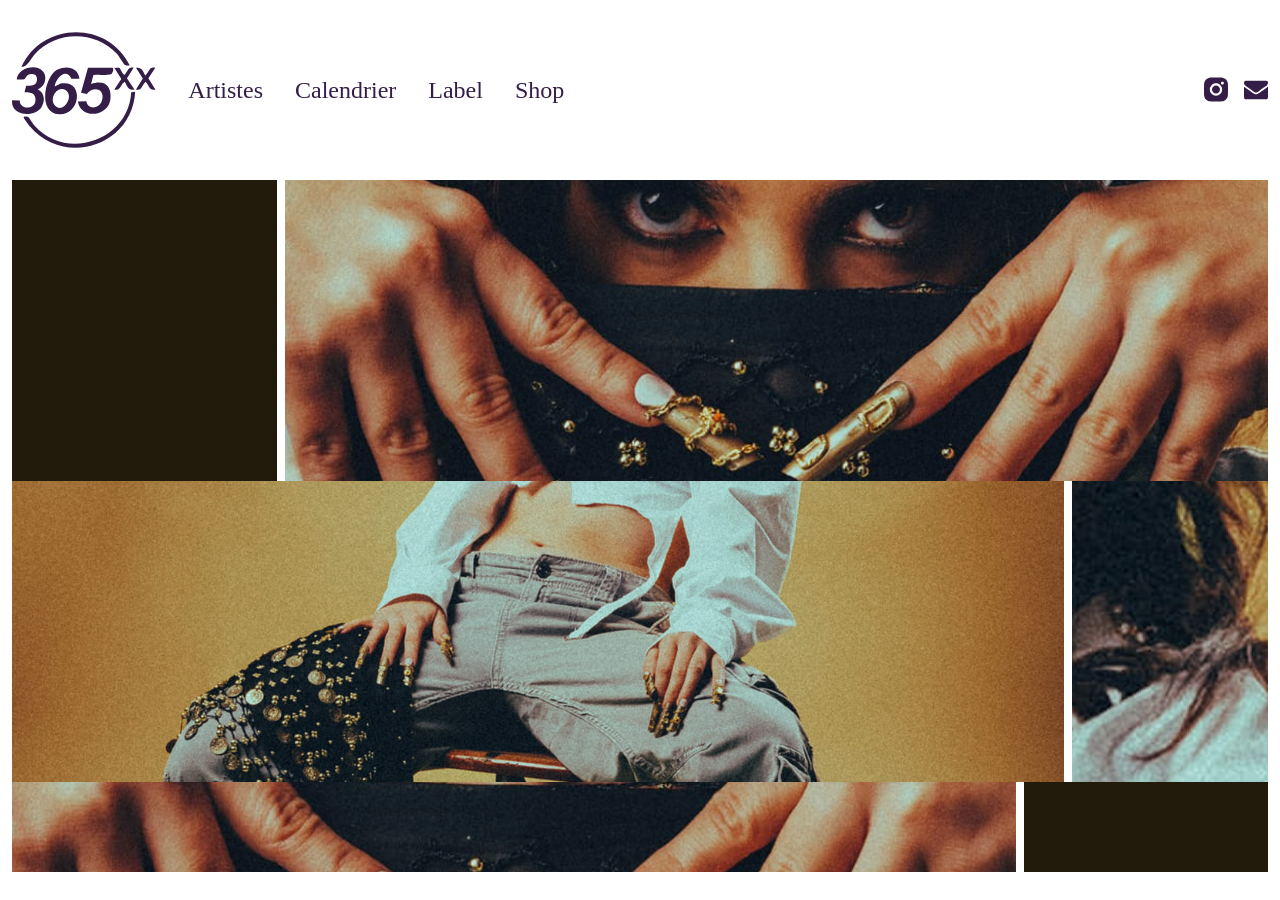
==== src/index.html @ f80f223d "composition" ====
<!DOCTYPE html>
<html>
  <head>
    <meta charset="utf-8" />
    <title>eikon parcel starter</title>
    <meta name="viewport" content="width=device-width, initial-scale=1.0" />
    <link rel="stylesheet" href="css/main.css" />
  </head>
  <body>
    <div class="header">
      <div class="nav">
        <div class="menu">
          <img src="img/logo.svg" alt="logo" />
          <p>Artistes</p>
          <p>Calendrier</p>
          <p>Label</p>
          <p>Shop</p>
        </div>
        <div class="icons">
          <img src="img/insta.svg" alt="insta" />
          <img src="img/envelope.svg" alt="envelope" />
        </div>
      </div>

      <div class="composition">
        <div class="top">
          <img class="rectangle" src="img/rectangle1.png" alt="" />
          <img class="satarii" src="img/satarii.jpg" alt="" />
          </div>
          <div class="center">
          <img class="visage" src="img/visage2.jpg" alt="" />
          <img class="cheveux" src="img/cheveux.png" alt="" />
        </div>
        <div class="bottom">
          <img class="decoration" src="img/decoration2.jpg" alt="" />
          <img src="img/Rectangle2.png" alt="" />
        </div>
      
    </div>
    <script src="js/main.js" type="module"></script>
  </body>
</html>
---- src/css/main.css ----
* {
  box-sizing: border-box;
  margin: 0;
  padding: 0;
}

a {
  color: inherit;
}

img,
video {
  display: block;
}

body {
  font-family: "Antique Legacy Trial";
  margin: 32px 12px 0px 12px;
}

.menu {
  display: flex;
  flex-direction: row;
  align-items: center;
  gap: 32px;
}

.nav {
  display: flex;
  flex-direction: row;
  align-items: center;
  justify-content: space-between;
}

.nav img {
  width: 144.321px;
  height: 116px;
}

p {
  color: #341e47;
  font-size: 24px;
  font-weight: 500;
}

.icons {
  display: flex;
  gap: 16px;
}

.icons img {
  width: 24px;
}
.top,
.center,
.bottom {
  display: flex;
  gap: 8px;
}

.top .satarii,
.center .visage {
  width: 100%;
  object-fit: cover;
  height: 301px;
}

.bottom .decoration {
  width: 100%;
  object-fit: cover;
  height: 90px;
}

.composition {
  display: flex;
  flex-direction: column;
  gap: 8;
}

.header {
  display: flex;
  flex-direction: column;
  gap: 32px;
}

/*.composition {
  display: grid;
  grid-template-columns: 1fr 1fr 1fr 1fr 1fr 1fr 1fr 1fr 1fr 1fr 1fr 1fr 1fr;
  grid-template-rows: 90px 90px 90px 90px 90px 90px 90px;
}

.rectangle {
  grid-column: 1 / 3;
  grid-row: 1 / 3;
}

.satarii {
  grid-column: 4 / 13;
  grid-row: 1 / 3;
}

.visage {
  grid-column: 1 / 11;
  grid-row: 4 / 7;
}

.cheveux {
}
*/
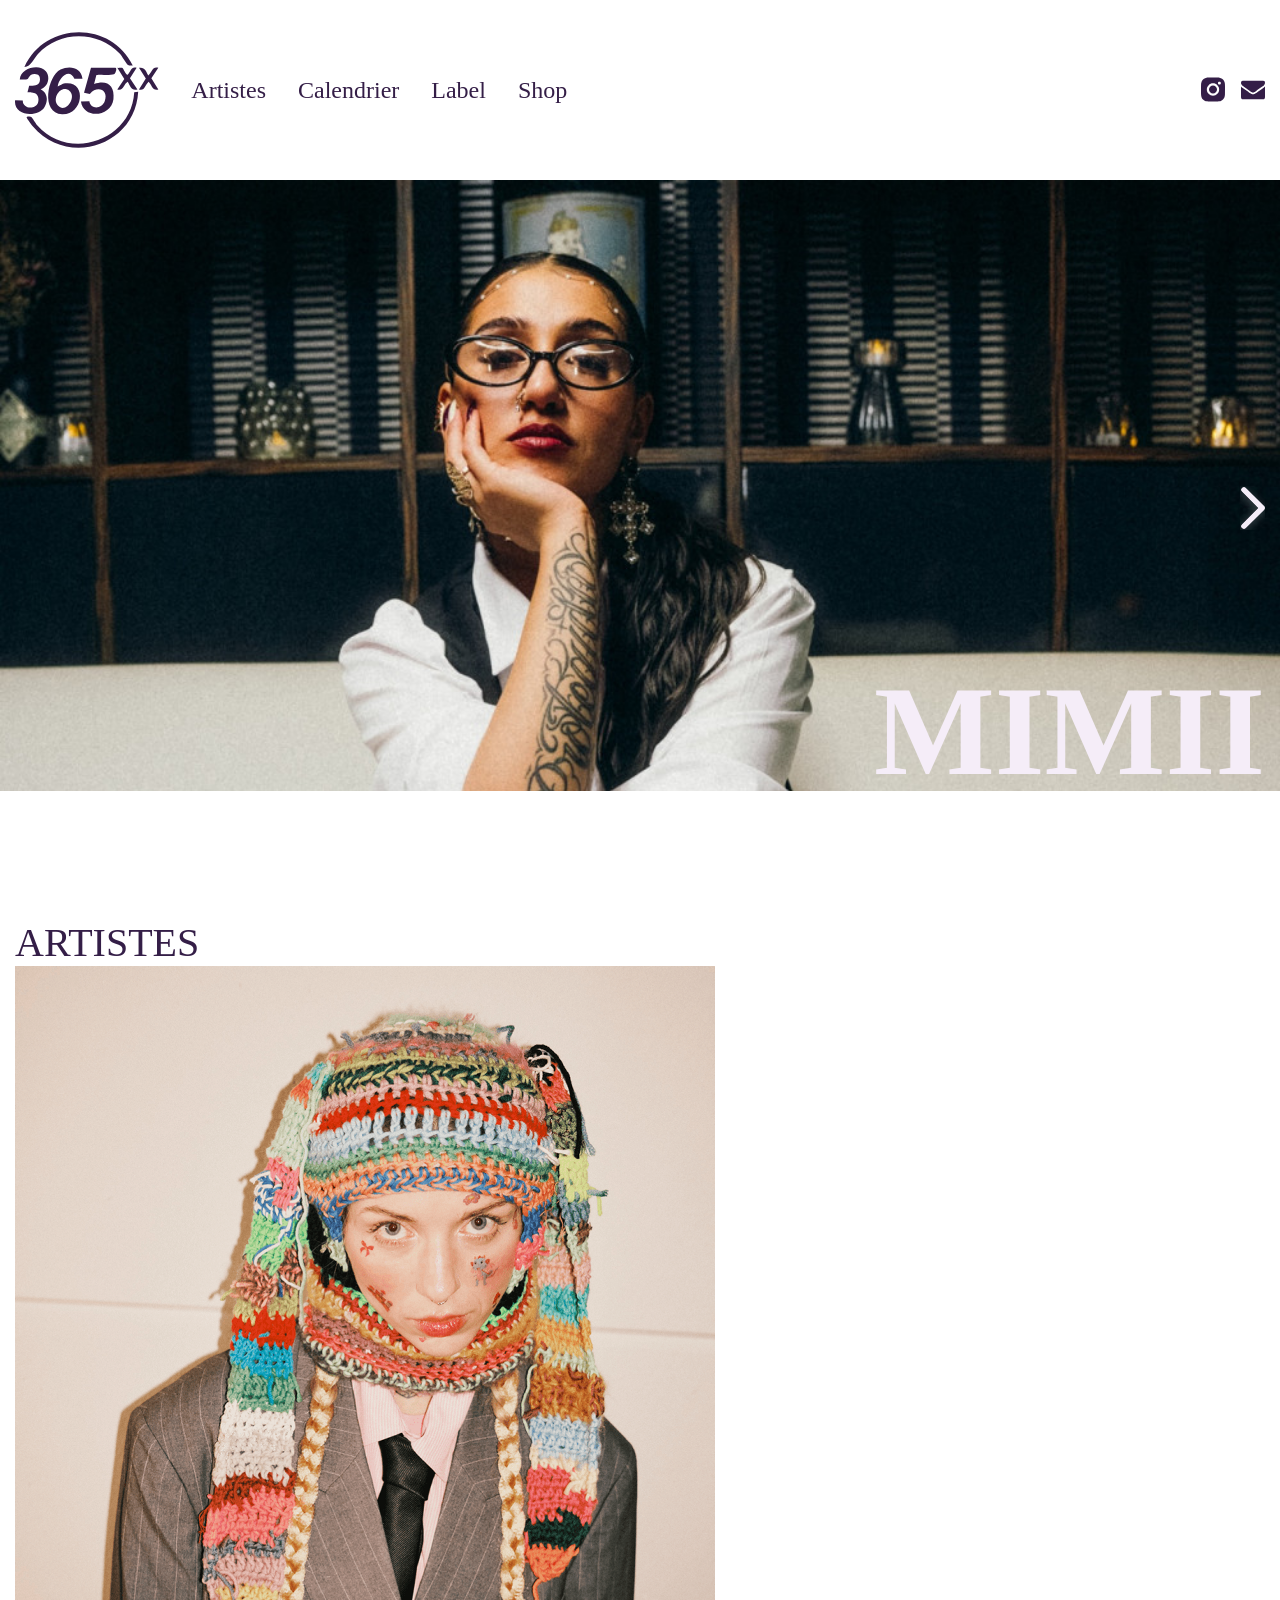
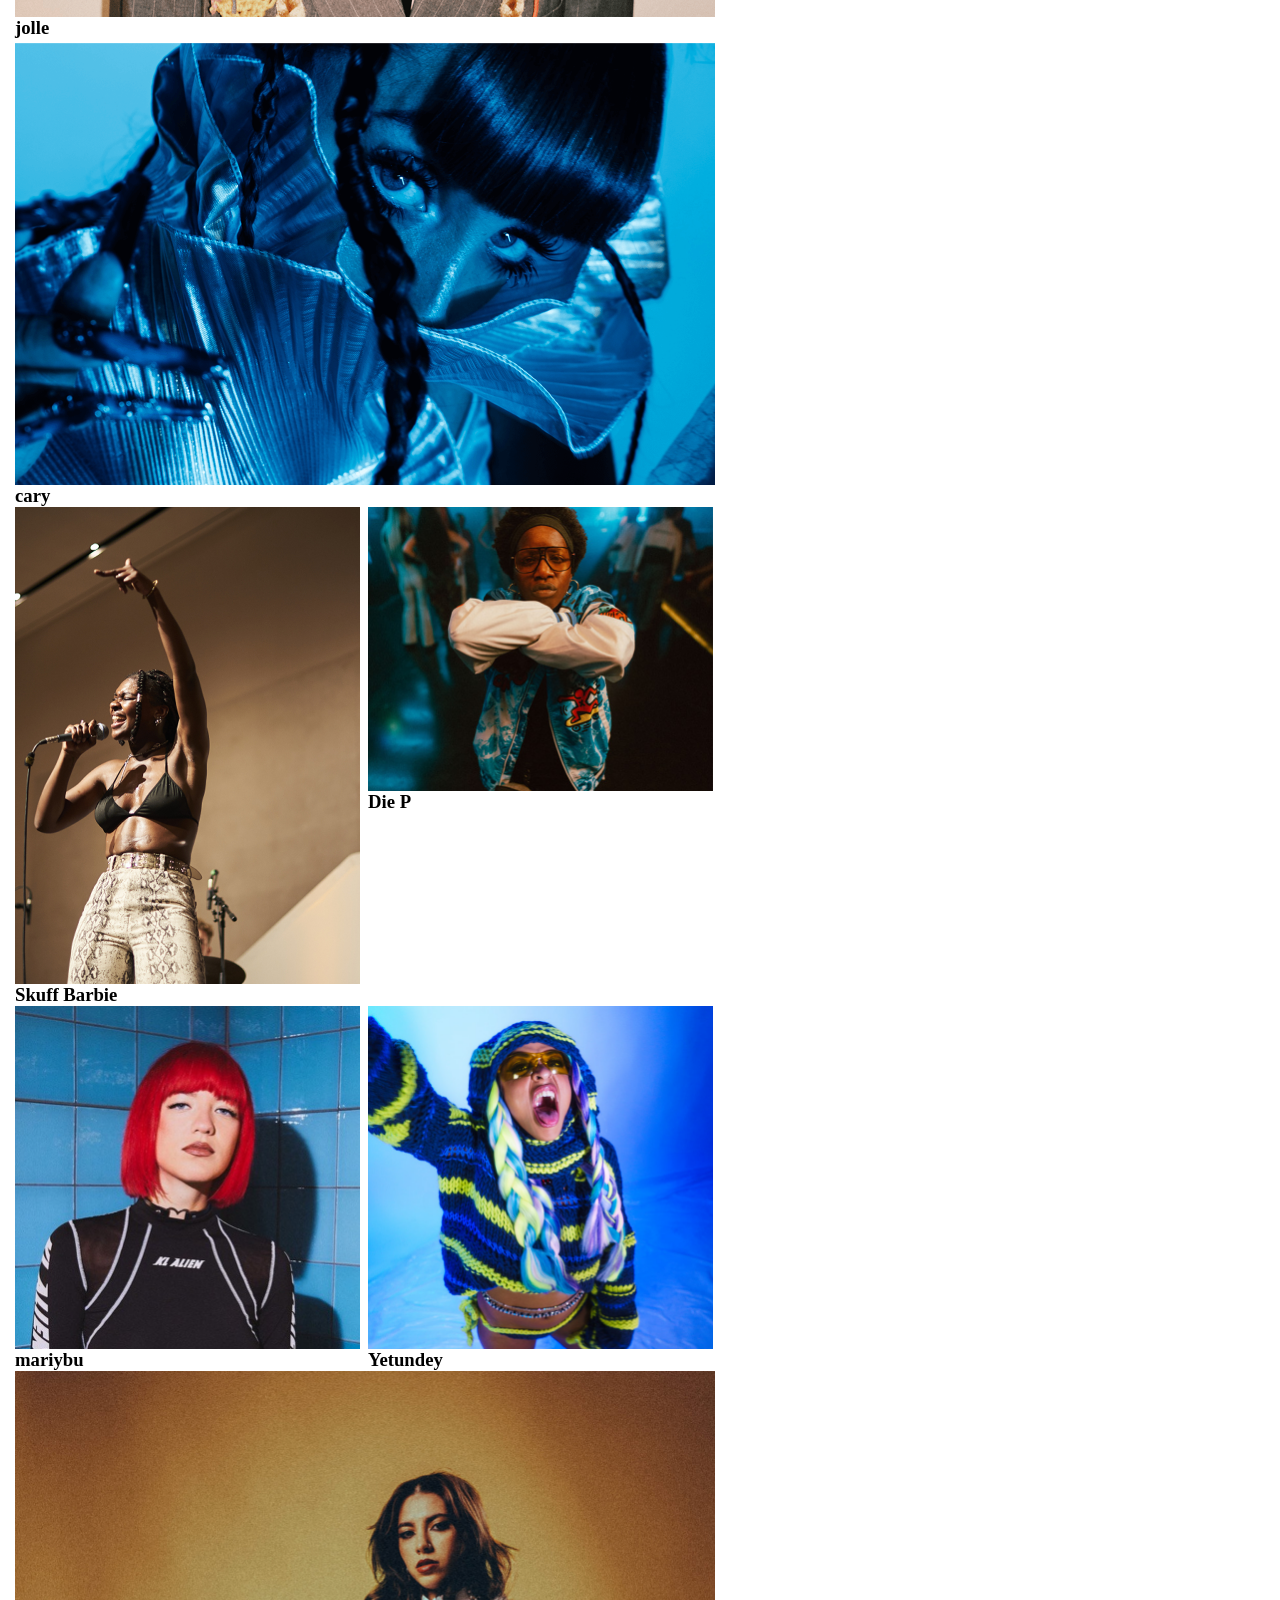
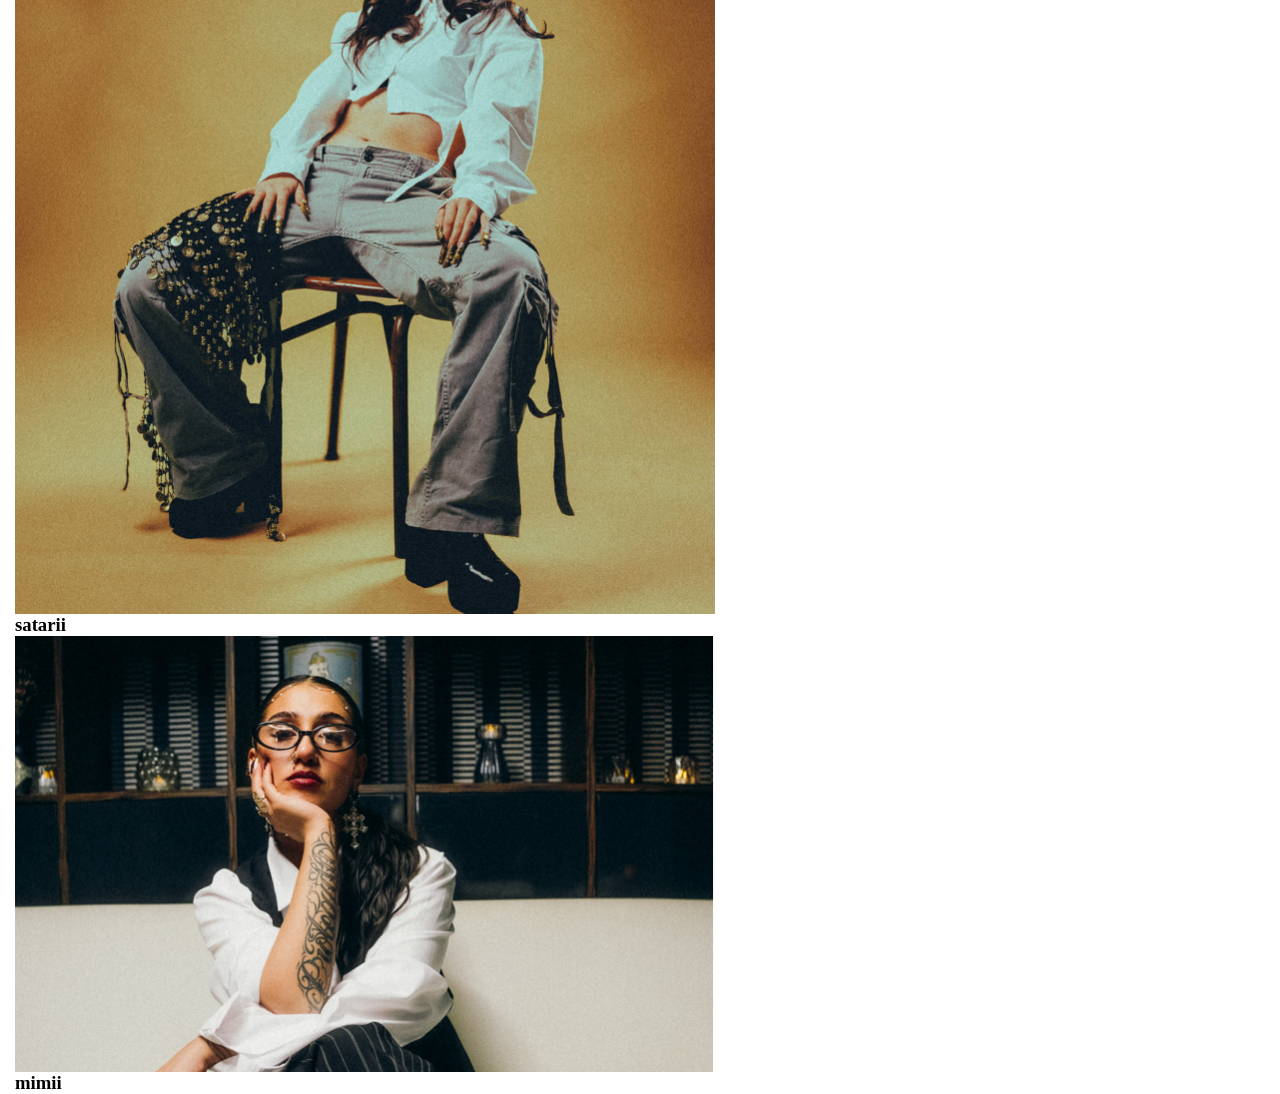
==== commit ee51405e: "changement header et début du contenu" ====
--- a/src/index.html
+++ b/src/index.html
@@ -7,6 +7,7 @@
     <link rel="stylesheet" href="css/main.css" />
   </head>
   <body>
+
     <div class="header">
       <div class="nav">
         <div class="menu">
@@ -22,21 +23,64 @@
         </div>
       </div>
 
-      <div class="composition">
-        <div class="top">
-          <img class="rectangle" src="img/rectangle1.png" alt="" />
-          <img class="satarii" src="img/satarii.jpg" alt="" />
-          </div>
-          <div class="center">
-          <img class="visage" src="img/visage2.jpg" alt="" />
-          <img class="cheveux" src="img/cheveux.png" alt="" />
-        </div>
-        <div class="bottom">
-          <img class="decoration" src="img/decoration2.jpg" alt="" />
-          <img src="img/Rectangle2.png" alt="" />
-        </div>
-      
+  <div class="slider">
+    <img class="artiste" src="img/mimii.jpg" alt="">
+    <div class="info">
+    <img class="next" src="img/arrow.svg" alt="">
+    <h1>mimii</h1>
     </div>
+  </div>
+
+  <main>
+    <div class="content">
+<h2>artistes</h2>
+</div>
+<div class="artistes">
+  <div class="left">
+    <div class="jolle"> 
+      <img src="img/jolle.png" alt="">
+      <h3>jolle</h3>
+    </div>
+    <div class="cary"> 
+      <img src="img/cary.png" alt="">
+      <h3>cary</h3>
+    </div>
+<div class="bottom">
+    <div class="skuff"> 
+      <img src="img/skuff.png" alt="">
+      <h3>Skuff Barbie</h3>
+    </div>
+    <div class="diep"> 
+      <img src="img/diep.png" alt="">
+      <h3>Die P</h3>
+    </div>
+    </div>
+</div>
+<div class="right">
+  <div class="top">
+      <div class="mariybu"> 
+        <img src="img/mariybu.png" alt="">
+        <h3>mariybu</h3>
+      </div>
+      <div class="yetundey"> 
+        <img src="img/yetundey.png" alt="">
+        <h3>Yetundey</h3>
+      </div>
+  </div>
+    <div class="satarii"> 
+      <img src="img/satarii.png" alt="">
+      <h3>satarii</h3>
+    </div>
+    <div class="mimii"> 
+      <img src="img/mimii.png" alt="">
+      <h3>mimii</h3>
+    </div>
+  </div>
+</div>
+  </main>
+
+
+
     <script src="js/main.js" type="module"></script>
   </body>
 </html>
--- a/src/css/main.css
+++ b/src/css/main.css
@@ -15,7 +15,6 @@
 
 body {
   font-family: "Antique Legacy Trial";
-  margin: 32px 12px 0px 12px;
 }
 
 .menu {
@@ -30,6 +29,7 @@
   flex-direction: row;
   align-items: center;
   justify-content: space-between;
+  margin: 32px 15px;
 }
 
 .nav img {
@@ -51,59 +51,86 @@
 .icons img {
   width: 24px;
 }
-.top,
-.center,
-.bottom {
+
+.slider {
+  position: relative;
+}
+
+.slider .artiste {
+  width: 100%;
+  object-fit: cover;
+  height: 611px;
+  object-position: top;
+  overflow: hidden;
+}
+
+.slider .artiste {
+  width: 100%;
+  object-fit: cover;
+  display: block;
+}
+
+/*.slider img {
+  width: 24px;
+}
+*/
+.slider .info {
+  display: flex;
+  flex-direction: column;
+  gap: 128px;
+  align-items: end;
+  position: absolute;
+  top: 50%;
+  right: 0px;
+  margin: 0px 15px;
+}
+
+.slider h1 {
+  color: #f5edf8;
+  font-family: "Antique Legacy Trial";
+  font-size: 128px;
+  text-transform: uppercase;
+  font-weight: 700;
+}
+
+main {
+  margin: 128px 15px 0px 15px;
+}
+
+.content h2 {
+  color: var(--Colors-violet-dark, #341e47);
+  font-family: "Antique Legacy Trial";
+  font-size: var(--Text-40, 40px);
+  font-weight: 250;
+  text-transform: uppercase;
+}
+
+.jolle,
+.cary,
+.skuff,
+.diep,
+.mariybu,
+.yetundey,
+.satarii,
+.mimii {
+  display: flex;
+  flex-direction: column;
+  max-width: 700px;
+}
+
+.skuff,
+.diep,
+.mariybu,
+.yetundey {
+  max-width: 345px;
+}
+
+.bottom,
+.top {
   display: flex;
   gap: 8px;
 }
 
-.top .satarii,
-.center .visage {
-  width: 100%;
-  object-fit: cover;
-  height: 301px;
+.content .artiste {
+  display: flex;
 }
-
-.bottom .decoration {
-  width: 100%;
-  object-fit: cover;
-  height: 90px;
-}
-
-.composition {
-  display: flex;
-  flex-direction: column;
-  gap: 8;
-}
-
-.header {
-  display: flex;
-  flex-direction: column;
-  gap: 32px;
-}
-
-/*.composition {
-  display: grid;
-  grid-template-columns: 1fr 1fr 1fr 1fr 1fr 1fr 1fr 1fr 1fr 1fr 1fr 1fr 1fr;
-  grid-template-rows: 90px 90px 90px 90px 90px 90px 90px;
-}
-
-.rectangle {
-  grid-column: 1 / 3;
-  grid-row: 1 / 3;
-}
-
-.satarii {
-  grid-column: 4 / 13;
-  grid-row: 1 / 3;
-}
-
-.visage {
-  grid-column: 1 / 11;
-  grid-row: 4 / 7;
-}
-
-.cheveux {
-}
-*/
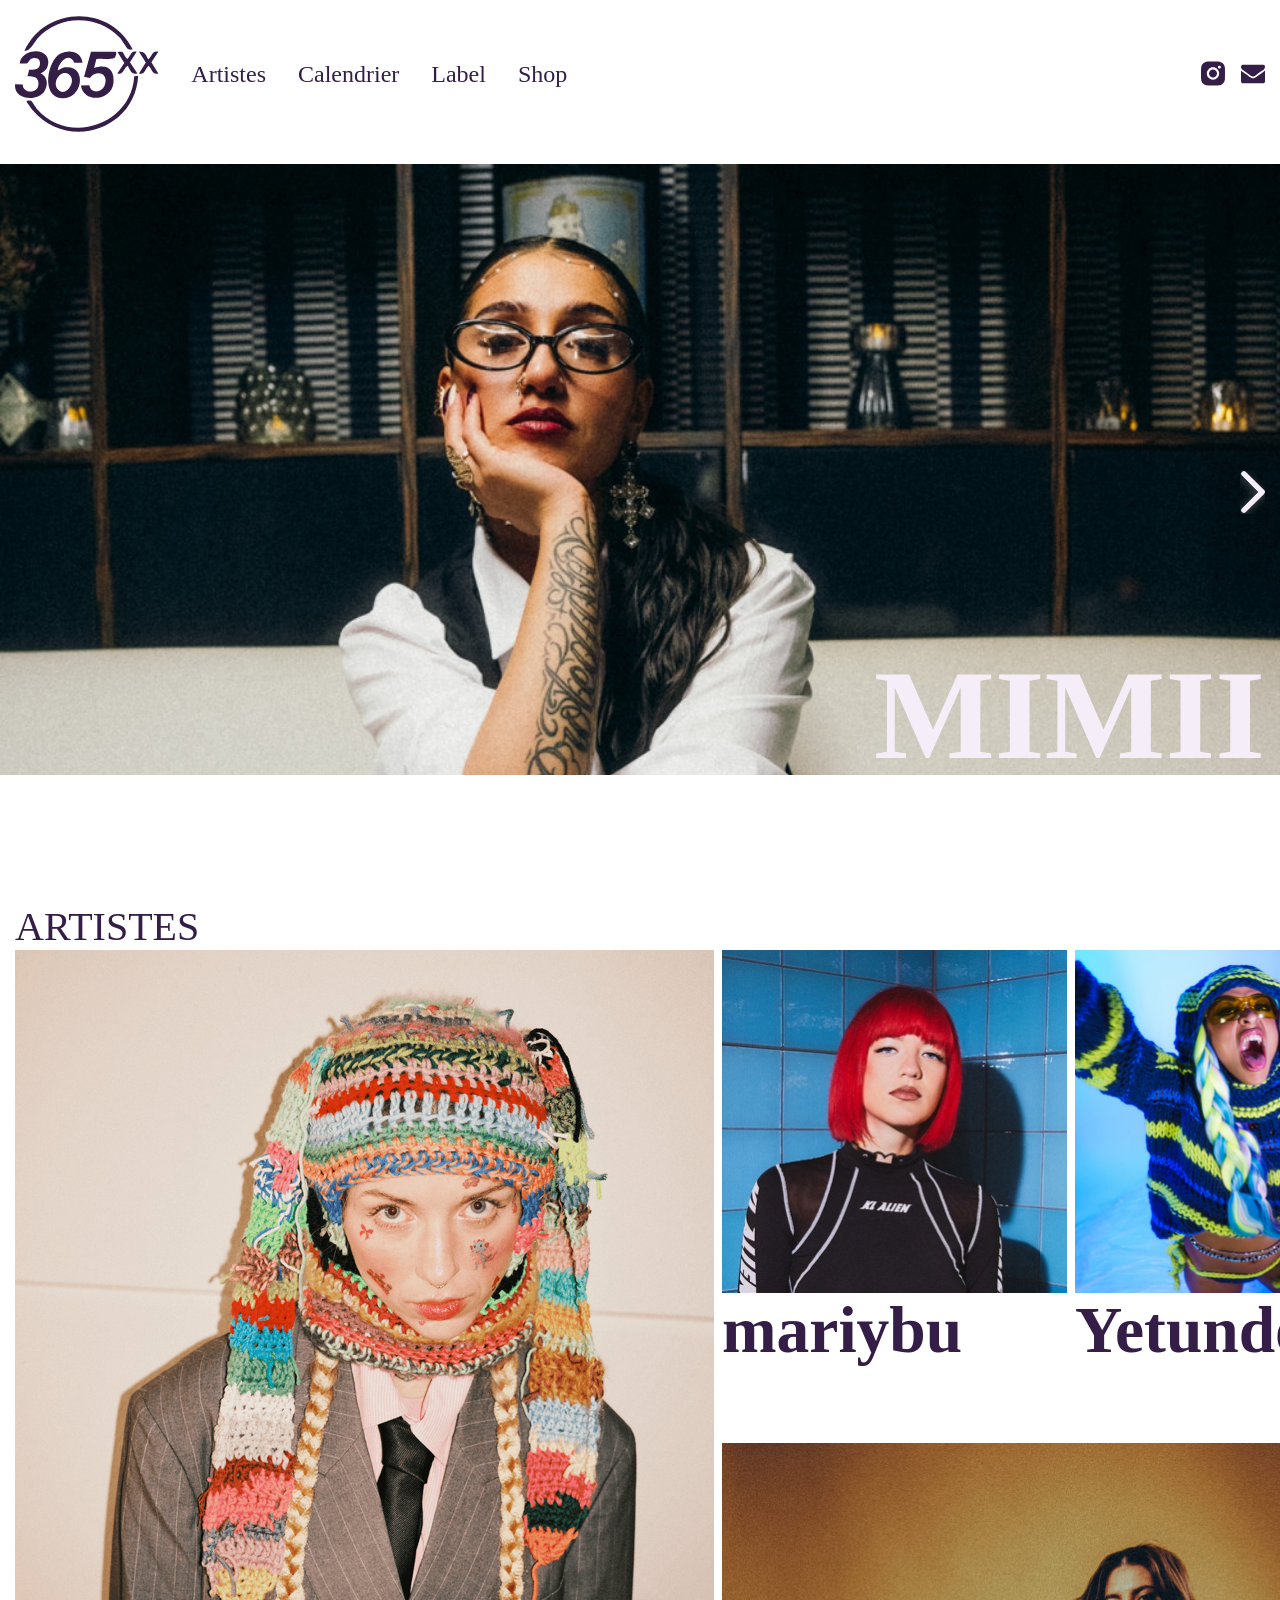
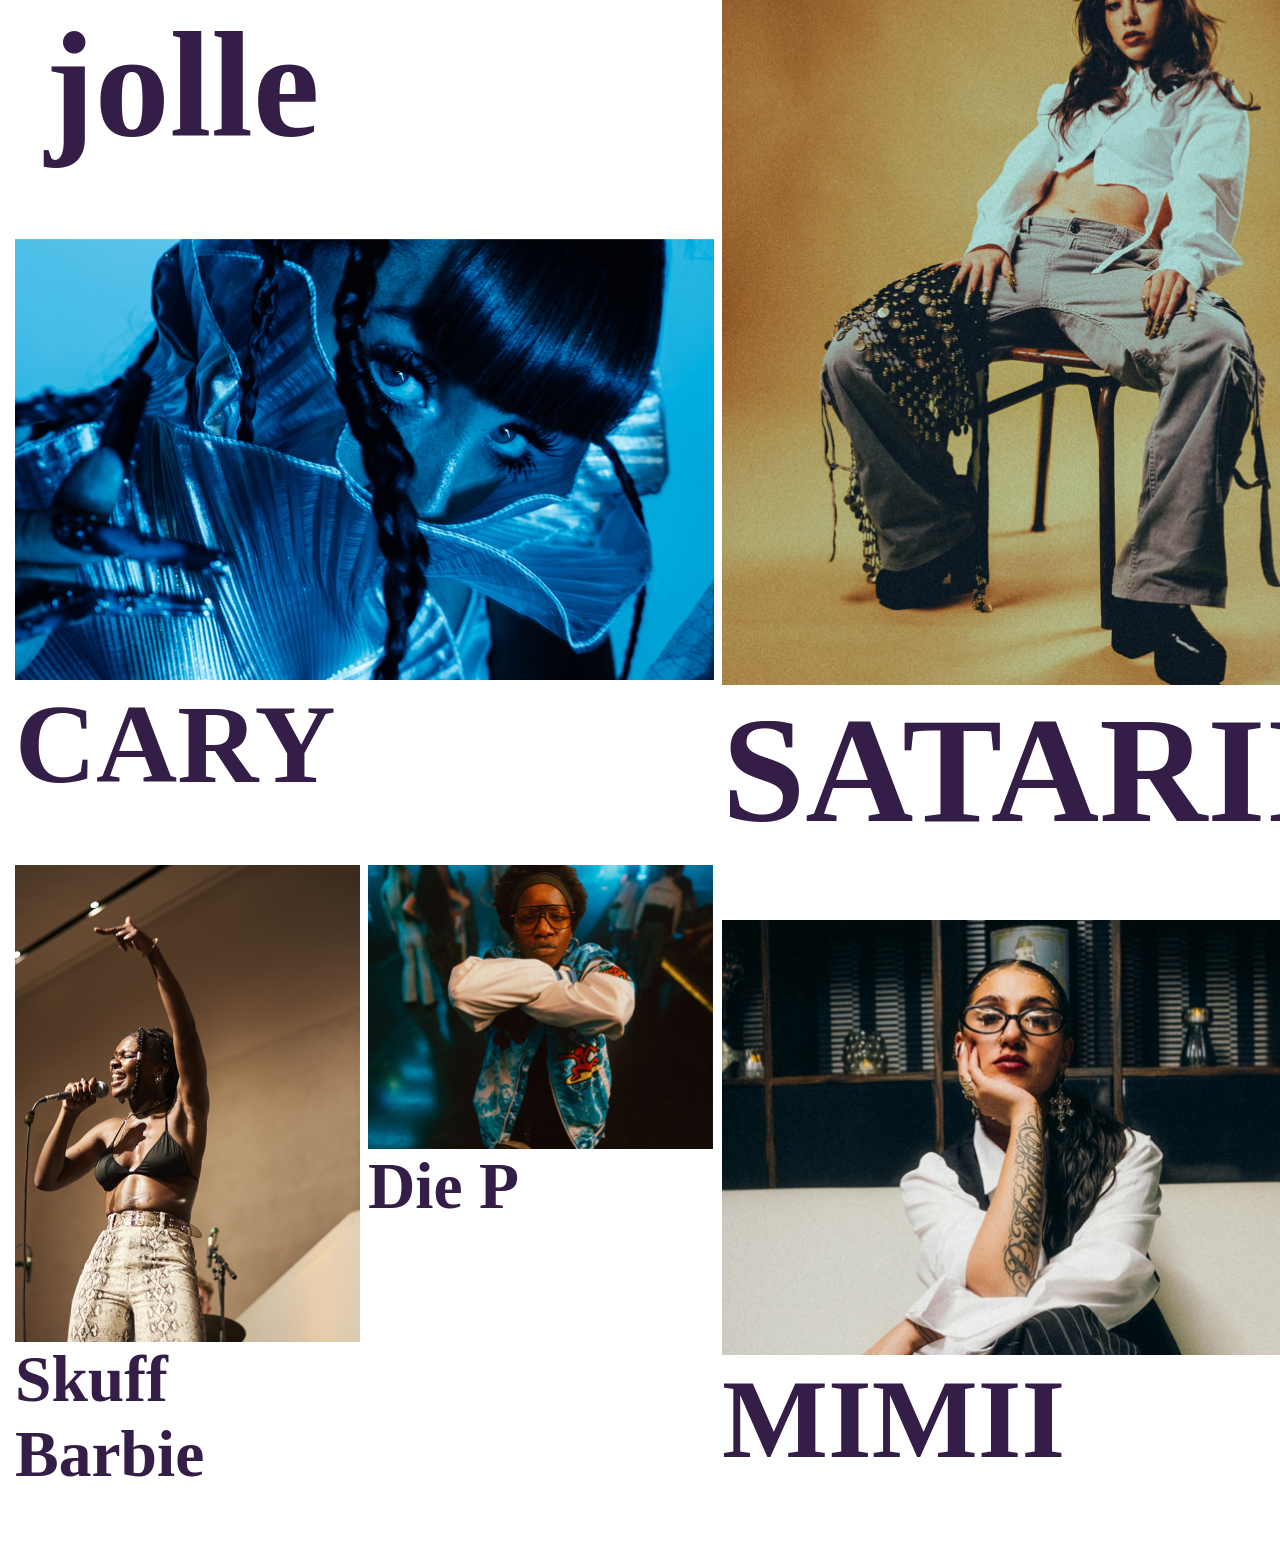
==== commit 96ae5a35: "mise en page contenu-artistes" ====
--- a/src/index.html
+++ b/src/index.html
@@ -34,46 +34,47 @@
   <main>
     <div class="content">
 <h2>artistes</h2>
-</div>
-<div class="artistes">
-  <div class="left">
-    <div class="jolle"> 
-      <img src="img/jolle.png" alt="">
-      <h3>jolle</h3>
-    </div>
-    <div class="cary"> 
-      <img src="img/cary.png" alt="">
-      <h3>cary</h3>
-    </div>
-<div class="bottom">
-    <div class="skuff"> 
-      <img src="img/skuff.png" alt="">
-      <h3>Skuff Barbie</h3>
-    </div>
-    <div class="diep"> 
-      <img src="img/diep.png" alt="">
-      <h3>Die P</h3>
-    </div>
-    </div>
-</div>
-<div class="right">
-  <div class="top">
-      <div class="mariybu"> 
-        <img src="img/mariybu.png" alt="">
-        <h3>mariybu</h3>
+
+  <div class="artistes">
+    <div class="left">
+      <div class="jolle"> 
+        <img src="img/jolle.png" alt="">
+        <h3>jolle</h3>
       </div>
-      <div class="yetundey"> 
-        <img src="img/yetundey.png" alt="">
-        <h3>Yetundey</h3>
+      <div class="cary"> 
+        <img src="img/cary.png" alt="">
+        <h3>cary</h3>
+      </div>
+  <div class="bottom">
+      <div class="skuff"> 
+        <img src="img/skuff.png" alt="">
+        <h3>Skuff Barbie</h3>
+      </div>
+      <div class="diep"> 
+        <img src="img/diep.png" alt="">
+        <h3>Die P</h3>
+      </div>
       </div>
   </div>
-    <div class="satarii"> 
-      <img src="img/satarii.png" alt="">
-      <h3>satarii</h3>
+  <div class="right">
+    <div class="top">
+        <div class="mariybu"> 
+          <img src="img/mariybu.png" alt="">
+          <h3>mariybu</h3>
+        </div>
+        <div class="yetundey"> 
+          <img src="img/yetundey.png" alt="">
+          <h3>Yetundey</h3>
+        </div>
     </div>
-    <div class="mimii"> 
-      <img src="img/mimii.png" alt="">
-      <h3>mimii</h3>
+      <div class="satarii"> 
+        <img src="img/satarii.png" alt="">
+        <h3>satarii</h3>
+      </div>
+      <div class="mimii"> 
+        <img src="img/mimii.png" alt="">
+        <h3>mimii</h3>
+      </div>
     </div>
   </div>
 </div>
--- a/src/css/main.css
+++ b/src/css/main.css
@@ -29,7 +29,7 @@
   flex-direction: row;
   align-items: center;
   justify-content: space-between;
-  margin: 32px 15px;
+  margin: 16px 15px 32px 15px;
 }
 
 .nav img {
@@ -115,7 +115,7 @@
 .mimii {
   display: flex;
   flex-direction: column;
-  max-width: 700px;
+  max-width: 699px;
 }
 
 .skuff,
@@ -123,6 +123,8 @@
 .mariybu,
 .yetundey {
   max-width: 345px;
+  font-size: 56px;
+  margin: 0px 0px 75px 0px;
 }
 
 .bottom,
@@ -131,6 +133,37 @@
   gap: 8px;
 }
 
-.content .artiste {
+.artistes {
   display: flex;
+  gap: 8px;
+  justify-content: flex-end;
+  justify-content: start;
 }
+
+.content h3 {
+  color: var(--Colors-violet-dark, #341e47);
+  font-family: "Void Trial";
+  font-weight: 700;
+  margin: 0px;
+}
+
+.jolle,
+.satarii {
+  font-size: 128px;
+  margin: 0px 0px 64px 0px;
+}
+
+.cary,
+.mimii {
+  font-size: 96px;
+  text-transform: uppercase;
+  margin: 0px 0px 56px 0px;
+}
+
+.satarii {
+  text-transform: uppercase;
+}
+
+.jolle h3 {
+  padding-left: 30px;
+}
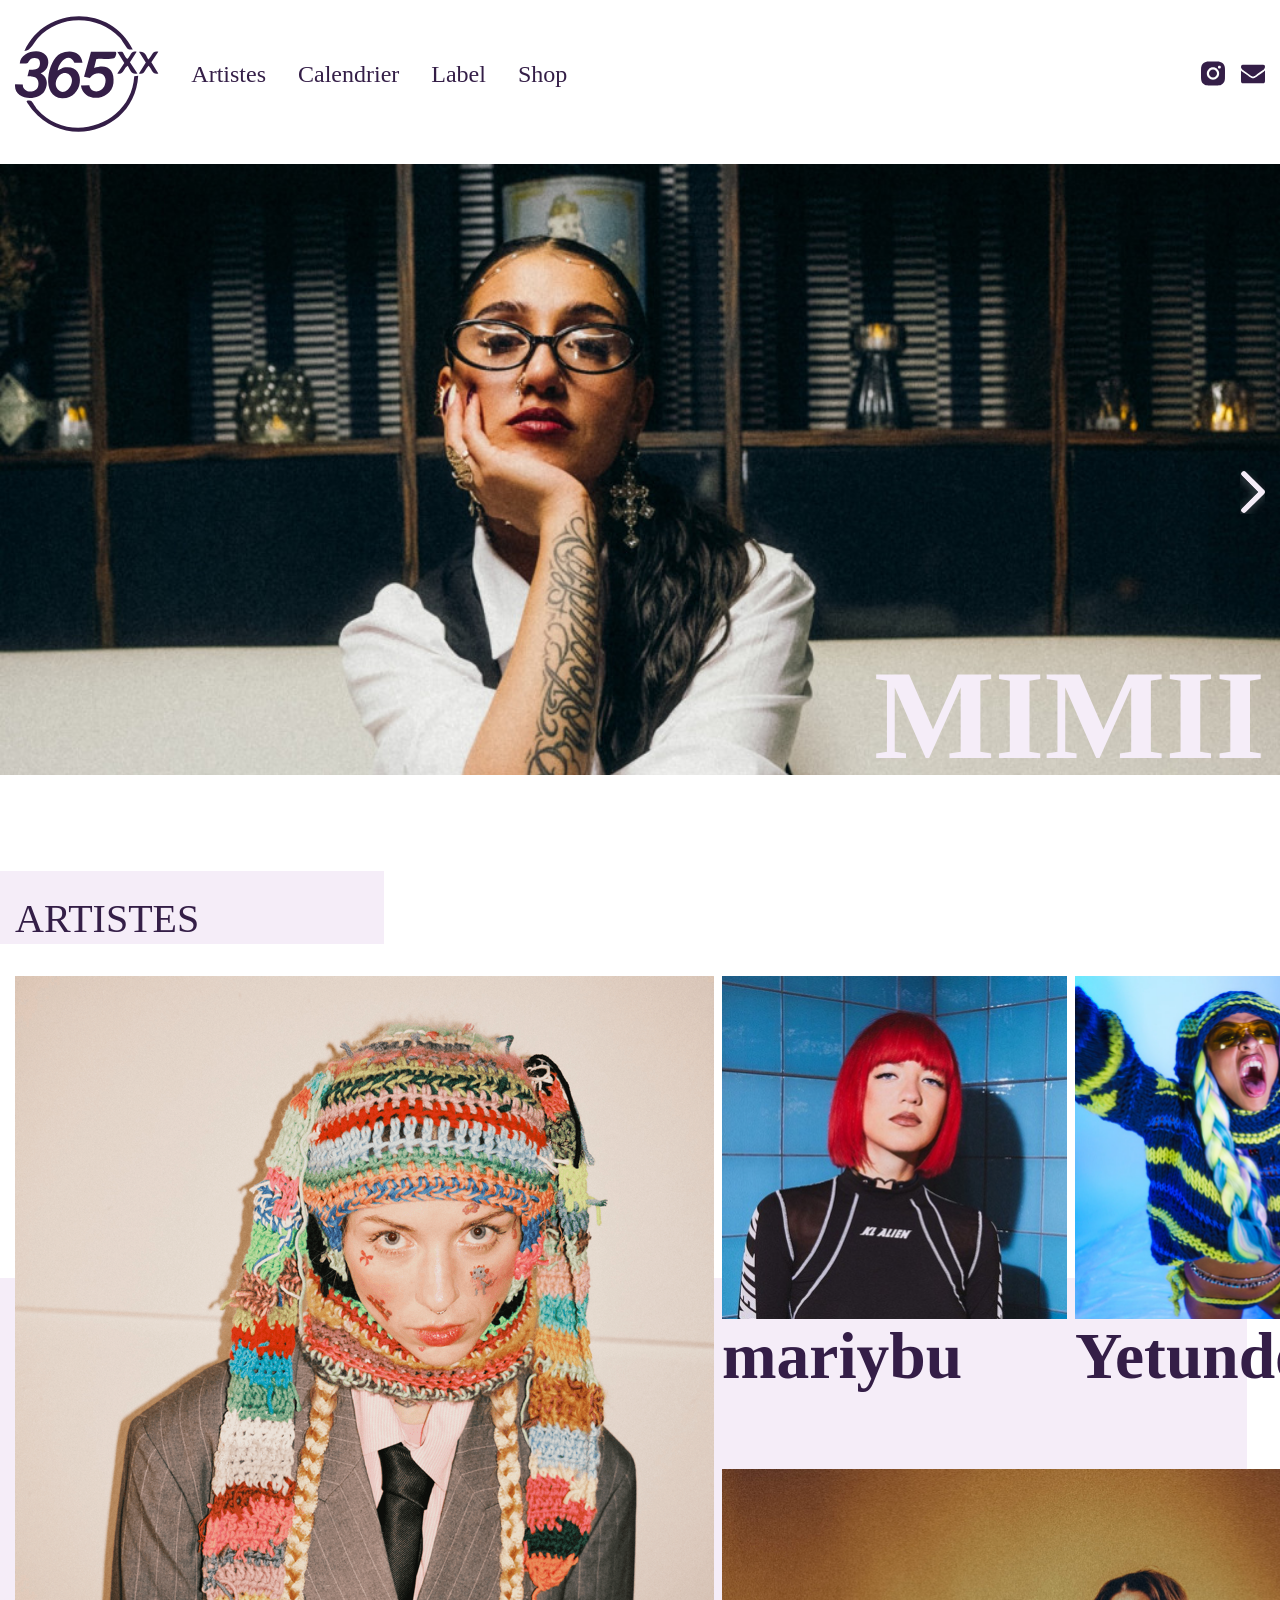
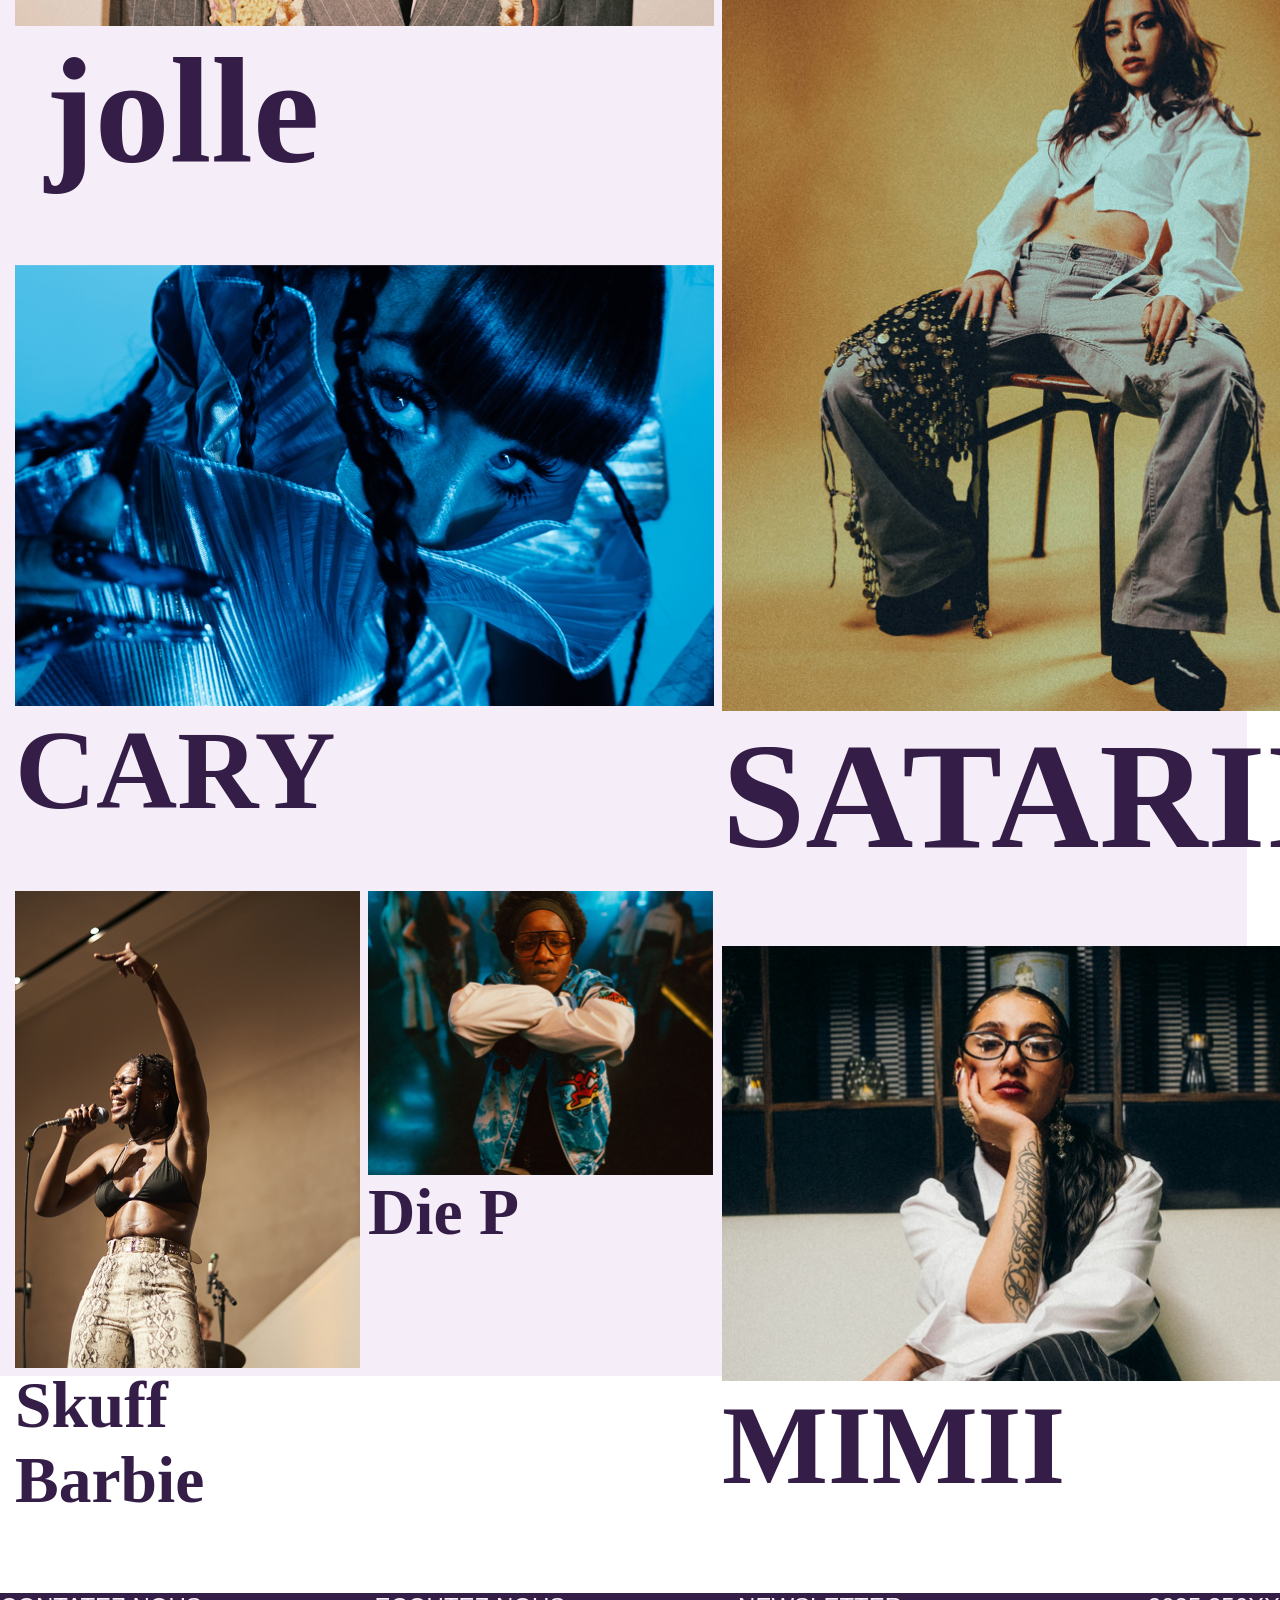
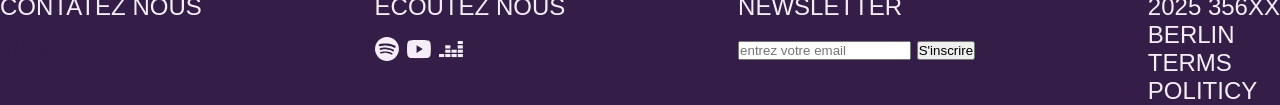
==== commit f46cefe8: "début de footer" ====
--- a/src/index.html
+++ b/src/index.html
@@ -34,6 +34,7 @@
   <main>
     <div class="content">
 <h2>artistes</h2>
+    <div class="background"> <img src="img/background-2.png" alt=""></div>
 
   <div class="artistes">
     <div class="left">
@@ -80,6 +81,40 @@
 </div>
   </main>
 
+<footer>
+  <div class="contact">
+    <p>contatez nous</p>
+    <div class="icons">
+      <a href="#"><img src="img/insta.svg" alt=""></a>
+      <a href="#"><img src="img/envelope.svg" alt=""></a>
+    </div>
+  </div>
+
+  <div class="ecoute">
+    <p>Ecoutez nous</p>
+    <div class="icons">
+      <a href="#"><img src="img/spotify 2.svg" alt=""></a>
+      <a href="#"><img src="img/youtube 2.svg" alt=""></a>
+      <a href="#"><img src="img/deezer 1.svg" alt=""></a>
+    </div>
+  </div>
+
+<form class="news">
+  <p>Newsletter</p>
+  <div class="email">
+    <input id="email" type="email" placeholder="entrez votre email" required>
+    <button type="submit">S'inscrire</button>
+    </div>
+</form>
+
+<div class="politique">
+  <p>2025 356xx</p>
+  <p>berlin</p>
+  <p>terms</p>
+  <p>politicy</p>
+</div>
+</footer>
+
 
 
     <script src="js/main.js" type="module"></script>
--- a/src/css/main.css
+++ b/src/css/main.css
@@ -94,15 +94,18 @@
 }
 
 main {
-  margin: 128px 15px 0px 15px;
-}
-
+  margin: 96px 15px 0px 0px;
+}
 .content h2 {
   color: var(--Colors-violet-dark, #341e47);
   font-family: "Antique Legacy Trial";
   font-size: var(--Text-40, 40px);
   font-weight: 250;
   text-transform: uppercase;
+  margin-bottom: 32px;
+  padding: 24px 32px 2px 15px;
+  width: 384px;
+  background-color: var(--Colors-violet-light, #f5edf8);
 }
 
 .jolle,
@@ -136,8 +139,8 @@
 .artistes {
   display: flex;
   gap: 8px;
-  justify-content: flex-end;
-  justify-content: start;
+  justify-content: space-between;
+  margin-left: 15px;
 }
 
 .content h3 {
@@ -167,3 +170,61 @@
 .jolle h3 {
   padding-left: 30px;
 }
+
+.background {
+  position: absolute;
+  width: 100%;
+  height: 100%;
+  z-index: -1;
+  top: 142%;
+}
+
+.contact .icons {
+  display: flex;
+  gap: 8px;
+  align-items: center;
+}
+
+.contact {
+  display: flex;
+  flex-direction: column;
+  gap: 16px;
+}
+
+.ecoute .icons {
+  display: flex;
+  gap: 8px;
+  align-items: center;
+}
+
+.ecoute {
+  display: flex;
+  flex-direction: column;
+  gap: 16px;
+}
+
+.news {
+  display: flex;
+  flex-direction: column;
+  gap: 16px;
+}
+
+.politique {
+  display: flex;
+  flex-direction: column;
+}
+
+footer {
+  padding: px 112px 128px 112px;
+  background-color: #341e47;
+  display: flex;
+  justify-content: space-between;
+  font-family: Helvetica;
+  font-size: 20px;
+  font-weight: 200;
+  text-transform: uppercase;
+}
+
+footer p {
+  color: var(--Colors-violet-light, #f5edf8);
+}
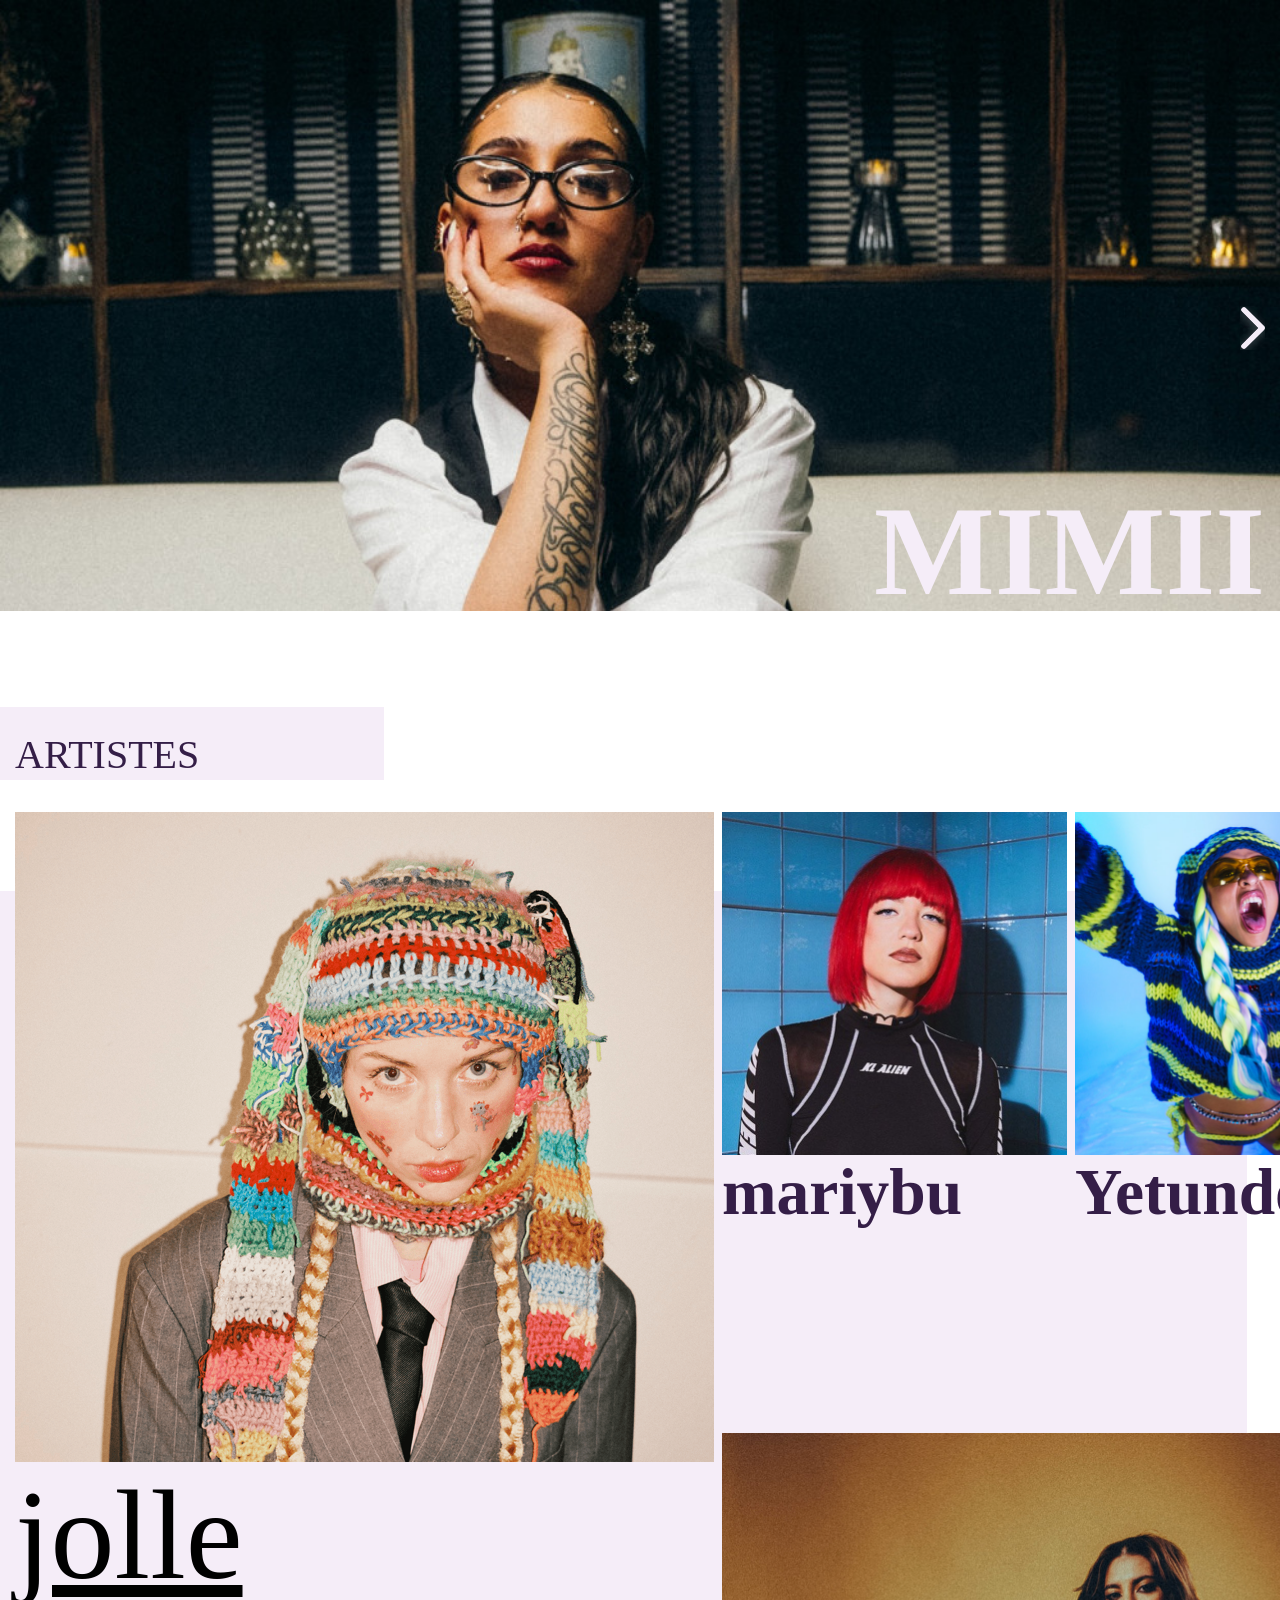
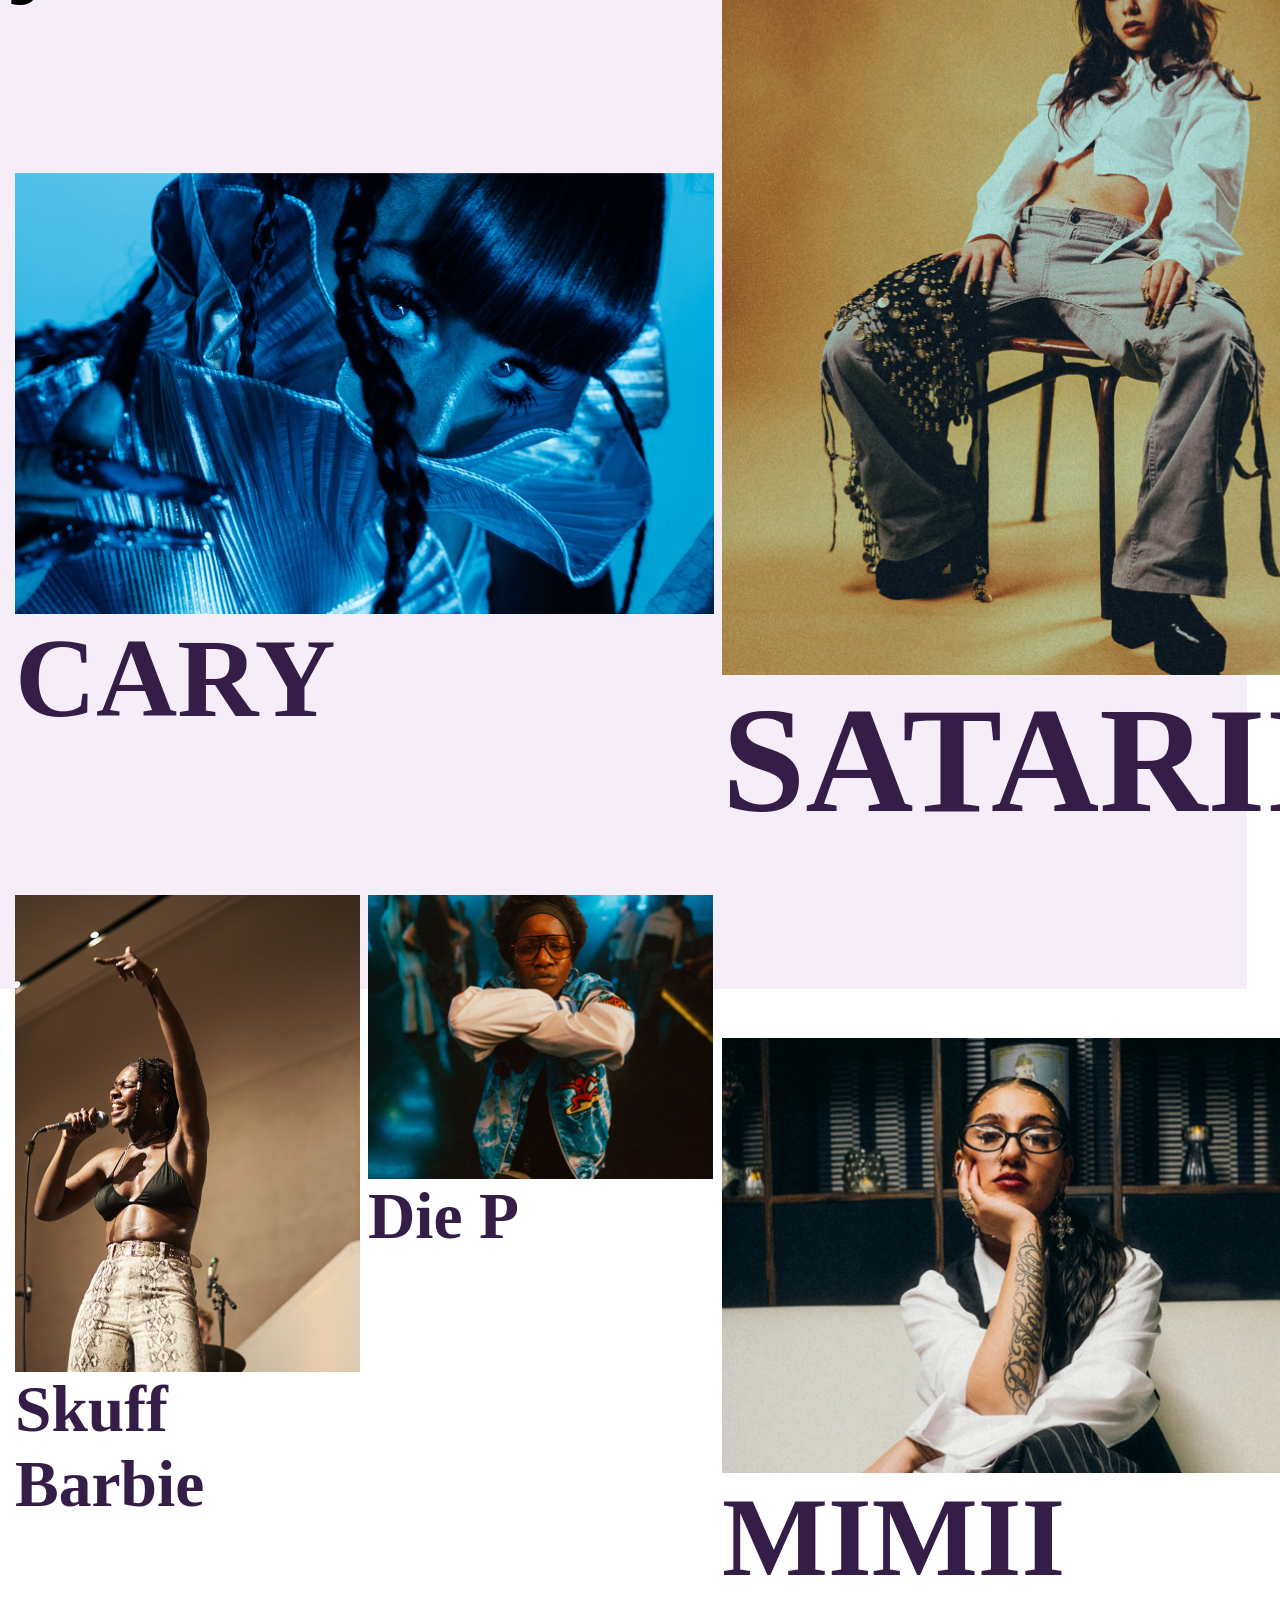
==== commit 943c688c: "deuxième page détails-artiste" ====
--- a/src/index.html
+++ b/src/index.html
@@ -7,115 +7,67 @@
     <link rel="stylesheet" href="css/main.css" />
   </head>
   <body>
+    <include src="./components/nav.html"></include>
 
-    <div class="header">
-      <div class="nav">
-        <div class="menu">
-          <img src="img/logo.svg" alt="logo" />
-          <p>Artistes</p>
-          <p>Calendrier</p>
-          <p>Label</p>
-          <p>Shop</p>
-        </div>
-        <div class="icons">
-          <img src="img/insta.svg" alt="insta" />
-          <img src="img/envelope.svg" alt="envelope" />
+    <div class="slider">
+      <img class="artiste" src="img/mimii.jpg" alt="" />
+      <div class="info">
+        <img class="next" src="img/arrow.svg" alt="" />
+        <h1>mimii</h1>
+      </div>
+    </div>
+
+    <main>
+      <div class="content">
+        <h2>artistes</h2>
+        <div class="background"><img src="img/background-2.png" alt="" /></div>
+
+        <div class="artistes">
+          <div class="left">
+            <div class="jolle">
+              <img src="img/jolle.png" alt="" />
+              <a href="artiste.html">jolle</a>
+            </div>
+            <div class="cary">
+              <img src="img/cary.png" alt="" />
+              <h3>cary</h3>
+            </div>
+            <div class="bottom">
+              <div class="skuff">
+                <img src="img/skuff.png" alt="" />
+                <h3>Skuff Barbie</h3>
+              </div>
+              <div class="diep">
+                <img src="img/diep.png" alt="" />
+                <h3>Die P</h3>
+              </div>
+            </div>
+          </div>
+          <div class="right">
+            <div class="top">
+              <div class="mariybu">
+                <img src="img/mariybu.png" alt="" />
+                <h3>mariybu</h3>
+              </div>
+              <div class="yetundey">
+                <img src="img/yetundey.png" alt="" />
+                <h3>Yetundey</h3>
+              </div>
+            </div>
+            <div class="satarii">
+              <img src="img/satarii.png" alt="" />
+              <h3>satarii</h3>
+            </div>
+            <div class="mimii">
+              <img src="img/mimii.png" alt="" />
+              <h3>mimii</h3>
+            </div>
+          </div>
         </div>
       </div>
+    </main>
 
-  <div class="slider">
-    <img class="artiste" src="img/mimii.jpg" alt="">
-    <div class="info">
-    <img class="next" src="img/arrow.svg" alt="">
-    <h1>mimii</h1>
-    </div>
-  </div>
-
-  <main>
-    <div class="content">
-<h2>artistes</h2>
-    <div class="background"> <img src="img/background-2.png" alt=""></div>
-
-  <div class="artistes">
-    <div class="left">
-      <div class="jolle"> 
-        <img src="img/jolle.png" alt="">
-        <h3>jolle</h3>
-      </div>
-      <div class="cary"> 
-        <img src="img/cary.png" alt="">
-        <h3>cary</h3>
-      </div>
-  <div class="bottom">
-      <div class="skuff"> 
-        <img src="img/skuff.png" alt="">
-        <h3>Skuff Barbie</h3>
-      </div>
-      <div class="diep"> 
-        <img src="img/diep.png" alt="">
-        <h3>Die P</h3>
-      </div>
-      </div>
-  </div>
-  <div class="right">
-    <div class="top">
-        <div class="mariybu"> 
-          <img src="img/mariybu.png" alt="">
-          <h3>mariybu</h3>
-        </div>
-        <div class="yetundey"> 
-          <img src="img/yetundey.png" alt="">
-          <h3>Yetundey</h3>
-        </div>
-    </div>
-      <div class="satarii"> 
-        <img src="img/satarii.png" alt="">
-        <h3>satarii</h3>
-      </div>
-      <div class="mimii"> 
-        <img src="img/mimii.png" alt="">
-        <h3>mimii</h3>
-      </div>
-    </div>
-  </div>
-</div>
-  </main>
-
-<footer>
-  <div class="contact">
-    <p>contatez nous</p>
-    <div class="icons">
-      <a href="#"><img src="img/insta.svg" alt=""></a>
-      <a href="#"><img src="img/envelope.svg" alt=""></a>
-    </div>
-  </div>
-
-  <div class="ecoute">
-    <p>Ecoutez nous</p>
-    <div class="icons">
-      <a href="#"><img src="img/spotify 2.svg" alt=""></a>
-      <a href="#"><img src="img/youtube 2.svg" alt=""></a>
-      <a href="#"><img src="img/deezer 1.svg" alt=""></a>
-    </div>
-  </div>
-
-<form class="news">
-  <p>Newsletter</p>
-  <div class="email">
-    <input id="email" type="email" placeholder="entrez votre email" required>
-    <button type="submit">S'inscrire</button>
-    </div>
-</form>
-
-<div class="politique">
-  <p>2025 356xx</p>
-  <p>berlin</p>
-  <p>terms</p>
-  <p>politicy</p>
-</div>
-</footer>
-
-
+    <include src="./components/footer.html"></include>
 
     <script src="js/main.js" type="module"></script>
   </body>
--- a/src/css/main.css
+++ b/src/css/main.css
@@ -33,14 +33,13 @@
 }
 
 .nav img {
-  width: 144.321px;
-  height: 116px;
+  width: 118px;
 }
 
 p {
   color: #341e47;
   font-size: 24px;
-  font-weight: 500;
+  font-weight: 400;
 }
 
 .icons {
@@ -70,10 +69,6 @@
   display: block;
 }
 
-/*.slider img {
-  width: 24px;
-}
-*/
 .slider .info {
   display: flex;
   flex-direction: column;
@@ -141,6 +136,7 @@
   gap: 8px;
   justify-content: space-between;
   margin-left: 15px;
+  position: relative;
 }
 
 .content h3 {
@@ -176,7 +172,7 @@
   width: 100%;
   height: 100%;
   z-index: -1;
-  top: 142%;
+  top: 99%;
 }
 
 .contact .icons {
@@ -215,16 +211,230 @@
 }
 
 footer {
-  padding: px 112px 128px 112px;
+  padding: 56px 100px 128px 100px;
   background-color: #341e47;
   display: flex;
-  justify-content: space-between;
+  justify-content: space-evenly;
   font-family: Helvetica;
-  font-size: 20px;
+  font-size: 16px;
   font-weight: 200;
   text-transform: uppercase;
 }
 
 footer p {
   color: var(--Colors-violet-light, #f5edf8);
-}
+  font-size: 16px;
+}
+
+footer .icons img {
+  width: 20px;
+}
+
+.email {
+  color: var(--Colors-violet-light, #f5edf8);
+  font-family: Helvetica;
+  font-size: 14px;
+  font-weight: 400;
+  gap: 0px;
+}
+
+button {
+  border: none;
+  background-color: #f5edf8;
+  padding: 4px;
+  color: #341e47;
+}
+
+input {
+  border: #f5edf8 1px solid;
+  padding: 3px;
+  background-color: #341e47;
+  color: #f5edf8;
+}
+
+.slider-artiste {
+  margin: 0px;
+}
+
+.slider-artiste .presentation {
+  width: 100%;
+  object-fit: cover;
+  height: 611px;
+  object-position: top 60%;
+  overflow: hidden;
+}
+
+.slider-artiste .presentation {
+  width: 100%;
+  object-fit: cover;
+  display: block;
+  position: relative;
+}
+
+.infos {
+  display: flex;
+  flex-direction: column;
+  gap: 128px;
+  align-items: end;
+  position: absolute;
+  top: 45%;
+  right: 0px;
+  margin: 0px 15px;
+}
+
+.content-artiste {
+  margin: 64px 100px 100px 100px;
+}
+
+.slider-artiste h2 {
+  color: var(--Colors-violet-dark, #341e47);
+  font-family: "Void Trial";
+  font-size: var(--Spaces-128, 128px);
+  font-weight: 400;
+}
+
+.content-artiste p {
+  width: 601px;
+  color: var(--Colors-violet-dark, #341e47);
+  font-family: "Antique Legacy Trial";
+  font-size: var(--Text-24, 24px);
+  font-weight: 300;
+}
+
+.reseaux {
+  display: flex;
+  gap: 32px;
+}
+
+.introduction {
+  display: flex;
+  flex-direction: column;
+  gap: 16px;
+}
+
+.clips img {
+  width: 600px;
+}
+
+.clips {
+  display: flex;
+  flex-direction: column;
+  gap: 64px;
+}
+
+.left {
+  display: flex;
+  flex-direction: column;
+  gap: 96px;
+}
+
+.gelogen img,
+.petrichor img,
+.arsch img {
+  width: 183px;
+}
+
+.gelogen,
+.petrichor,
+.arsch {
+  display: flex;
+  align-items: end;
+  gap: 32px;
+}
+
+.morceaux .title {
+  color: var(--Colors-violet-dark, #341e47);
+  font-family: "Antique Legacy Trial";
+  font-size: 24px;
+  font-style: normal;
+  font-weight: 300;
+  line-height: normal;
+}
+
+.morceaux .type {
+  color: var(--Colors-violet-dark, #341e47);
+  font-family: "Antique Legacy Trial";
+  font-size: 20px;
+  font-style: normal;
+  font-weight: 300;
+  line-height: normal;
+}
+
+.morceaux {
+  display: flex;
+  flex-direction: column;
+  gap: 24px;
+}
+
+.morceaux h1 {
+  color: var(--Colors-orange, #b87313);
+  font-family: "Antique Legacy Trial";
+  font-size: var(--Text-24, 24px);
+  font-weight: 300;
+  text-transform: uppercase;
+}
+
+.date h1 {
+  color: var(--Colors-orange, #b87313);
+  font-family: "Antique Legacy Trial";
+  font-size: var(--Text-24, 24px);
+  font-weight: 300;
+  text-transform: uppercase;
+}
+
+.annee {
+  color: var(--Colors-violet-dark, #341e47);
+  font-family: "Antique Legacy Trial";
+  font-size: var(--Text-24, 24px);
+  font-weight: 450;
+  text-transform: uppercase;
+  margin: 32px 0px 8px 0px;
+}
+
+.infos-tickets {
+  display: flex;
+  align-items: center;
+  gap: 32px;
+}
+
+.lieu {
+  color: var(--Colors-violet-dark, #341e47);
+  font-family: "Antique Legacy Trial";
+  font-size: var(--Text-24, 24px);
+  font-weight: 400;
+}
+
+.sold-out {
+  color: var(--Colors-violet-dark, #341e47);
+  font-family: "Antique Legacy Trial";
+  font-size: 15px;
+  font-style: normal;
+  font-weight: 700;
+  line-height: normal;
+}
+
+.tickets {
+  color: var(--Colors-background, #fff);
+  font-family: Helvetica;
+  font-size: 12px;
+  font-weight: 400;
+  padding: 6px;
+  background-color: #341e47;
+}
+
+.dates-complete {
+  display: flex;
+  flex-direction: column;
+  gap: 16px;
+}
+
+.right {
+  display: flex;
+  flex-direction: column;
+  gap: 128px;
+}
+
+.content-artiste {
+  display: flex;
+  gap: 137px;
+}
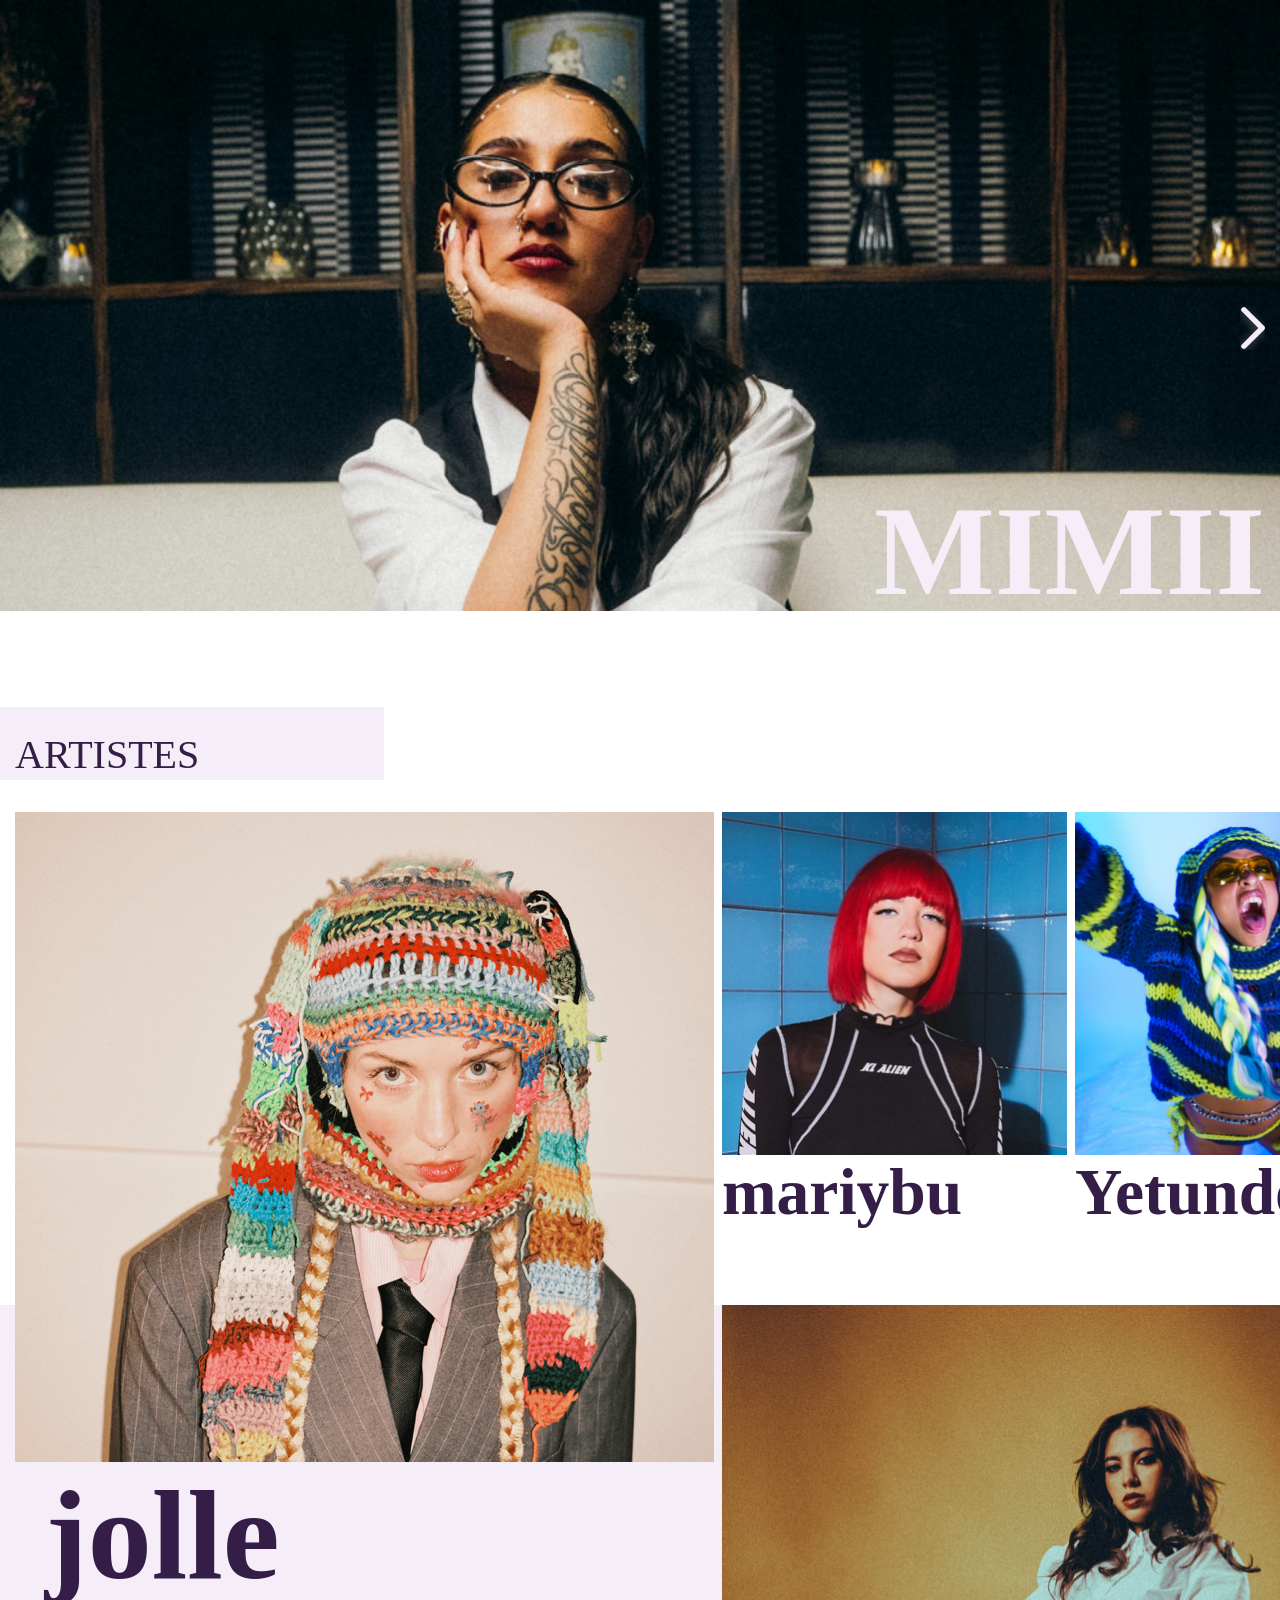
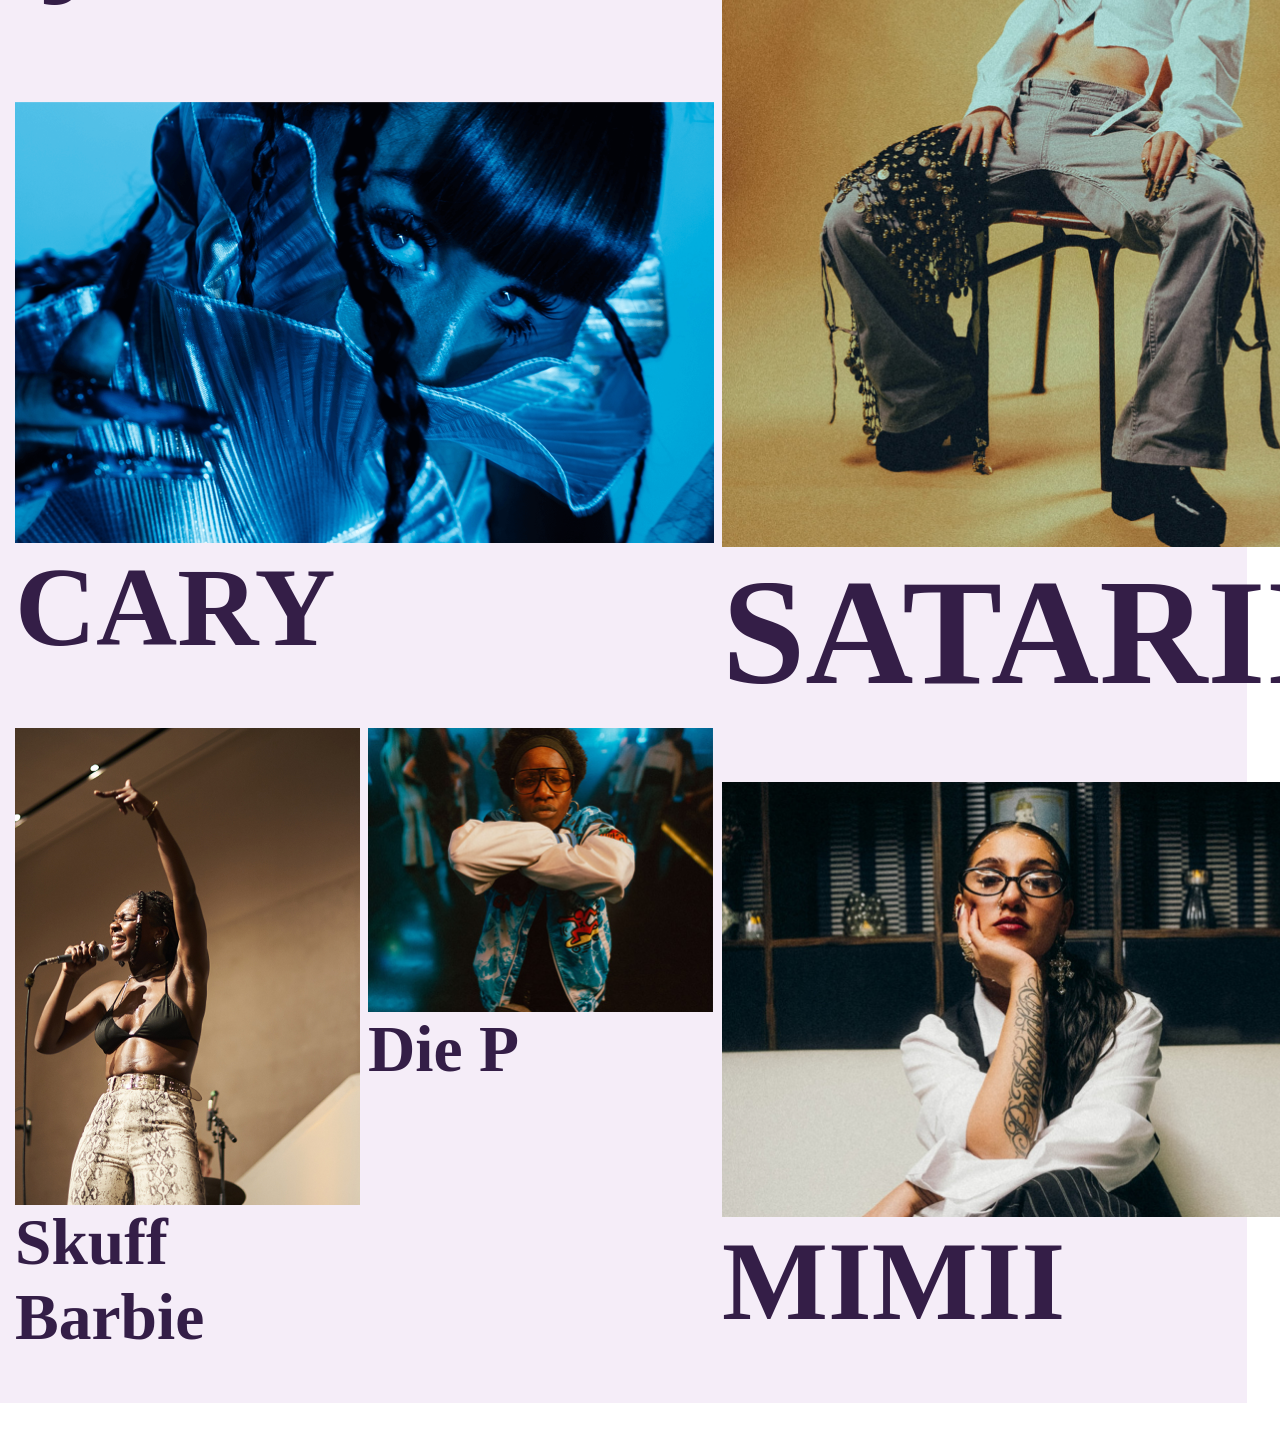
==== commit 1bbabf88: "détails mise en page" ====
--- a/src/index.html
+++ b/src/index.html
@@ -21,7 +21,6 @@
       <div class="content">
         <h2>artistes</h2>
         <div class="background"><img src="img/background-2.png" alt="" /></div>
-
         <div class="artistes">
           <div class="left">
             <div class="jolle">
--- a/src/css/main.css
+++ b/src/css/main.css
@@ -139,14 +139,16 @@
   position: relative;
 }
 
-.content h3 {
+.content h3,
+.jolle a {
   color: var(--Colors-violet-dark, #341e47);
   font-family: "Void Trial";
   font-weight: 700;
   margin: 0px;
-}
-
-.jolle,
+  text-decoration: none;
+}
+
+.jolle a,
 .satarii {
   font-size: 128px;
   margin: 0px 0px 64px 0px;
@@ -163,8 +165,9 @@
   text-transform: uppercase;
 }
 
-.jolle h3 {
+.jolle a {
   padding-left: 30px;
+  margin-bottom: 89px;
 }
 
 .background {
@@ -172,7 +175,7 @@
   width: 100%;
   height: 100%;
   z-index: -1;
-  top: 99%;
+  top: 145%;
 }
 
 .contact .icons {
@@ -211,7 +214,8 @@
 }
 
 footer {
-  padding: 56px 100px 128px 100px;
+  padding: 56px 0px 128px 0px;
+
   background-color: #341e47;
   display: flex;
   justify-content: space-evenly;
@@ -291,6 +295,7 @@
   font-family: "Void Trial";
   font-size: var(--Spaces-128, 128px);
   font-weight: 400;
+  margin-left: 32px;
 }
 
 .content-artiste p {
@@ -322,7 +327,7 @@
   gap: 64px;
 }
 
-.left {
+.left-artistes {
   display: flex;
   flex-direction: column;
   gap: 96px;
@@ -349,6 +354,7 @@
   font-style: normal;
   font-weight: 300;
   line-height: normal;
+  max-width: 245px;
 }
 
 .morceaux .type {
@@ -428,7 +434,7 @@
   gap: 16px;
 }
 
-.right {
+.right-artistes {
   display: flex;
   flex-direction: column;
   gap: 128px;
@@ -438,3 +444,42 @@
   display: flex;
   gap: 137px;
 }
+
+.artiste-pv {
+  display: flex;
+  flex-direction: column;
+  width: 346px;
+}
+
+.pv-artistes {
+  display: flex;
+  gap: 8px;
+  margin: 0px 15px;
+}
+
+.pour-vous {
+  display: flex;
+  flex-direction: column;
+  gap: 32px;
+  padding: 50px 0px;
+  background-color: #f5edf8;
+}
+
+.nom-artiste {
+  color: var(--Colors-violet-dark, #341e47);
+  font-family: "Void Trial";
+  font-size: 30px;
+  font-style: normal;
+  font-weight: 400;
+  line-height: normal;
+}
+
+.pv {
+  color: var(--Colors-violet-dark, #341e47);
+  font-family: "Antique Legacy Trial";
+  font-size: var(--Spaces-48, 48px);
+  font-style: normal;
+  font-weight: 600;
+  line-height: normal;
+  margin: 0px 15px;
+}
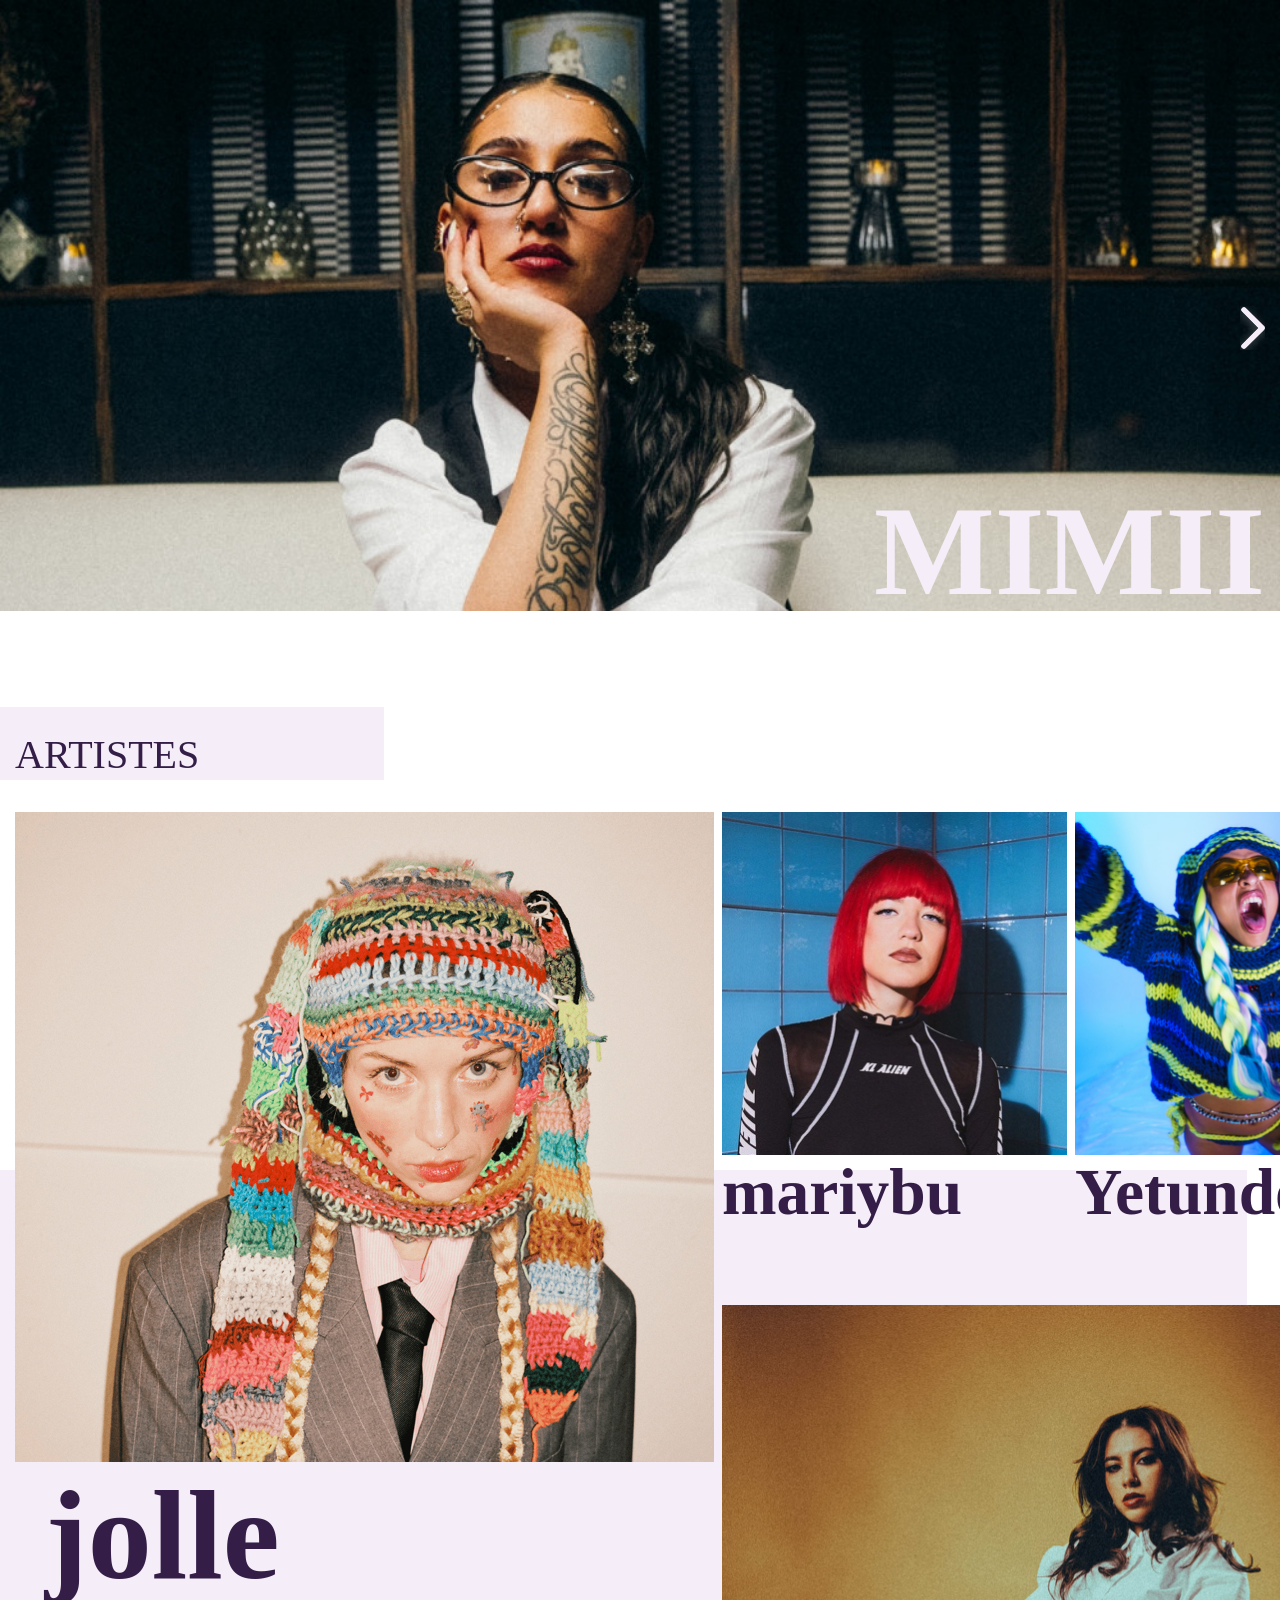
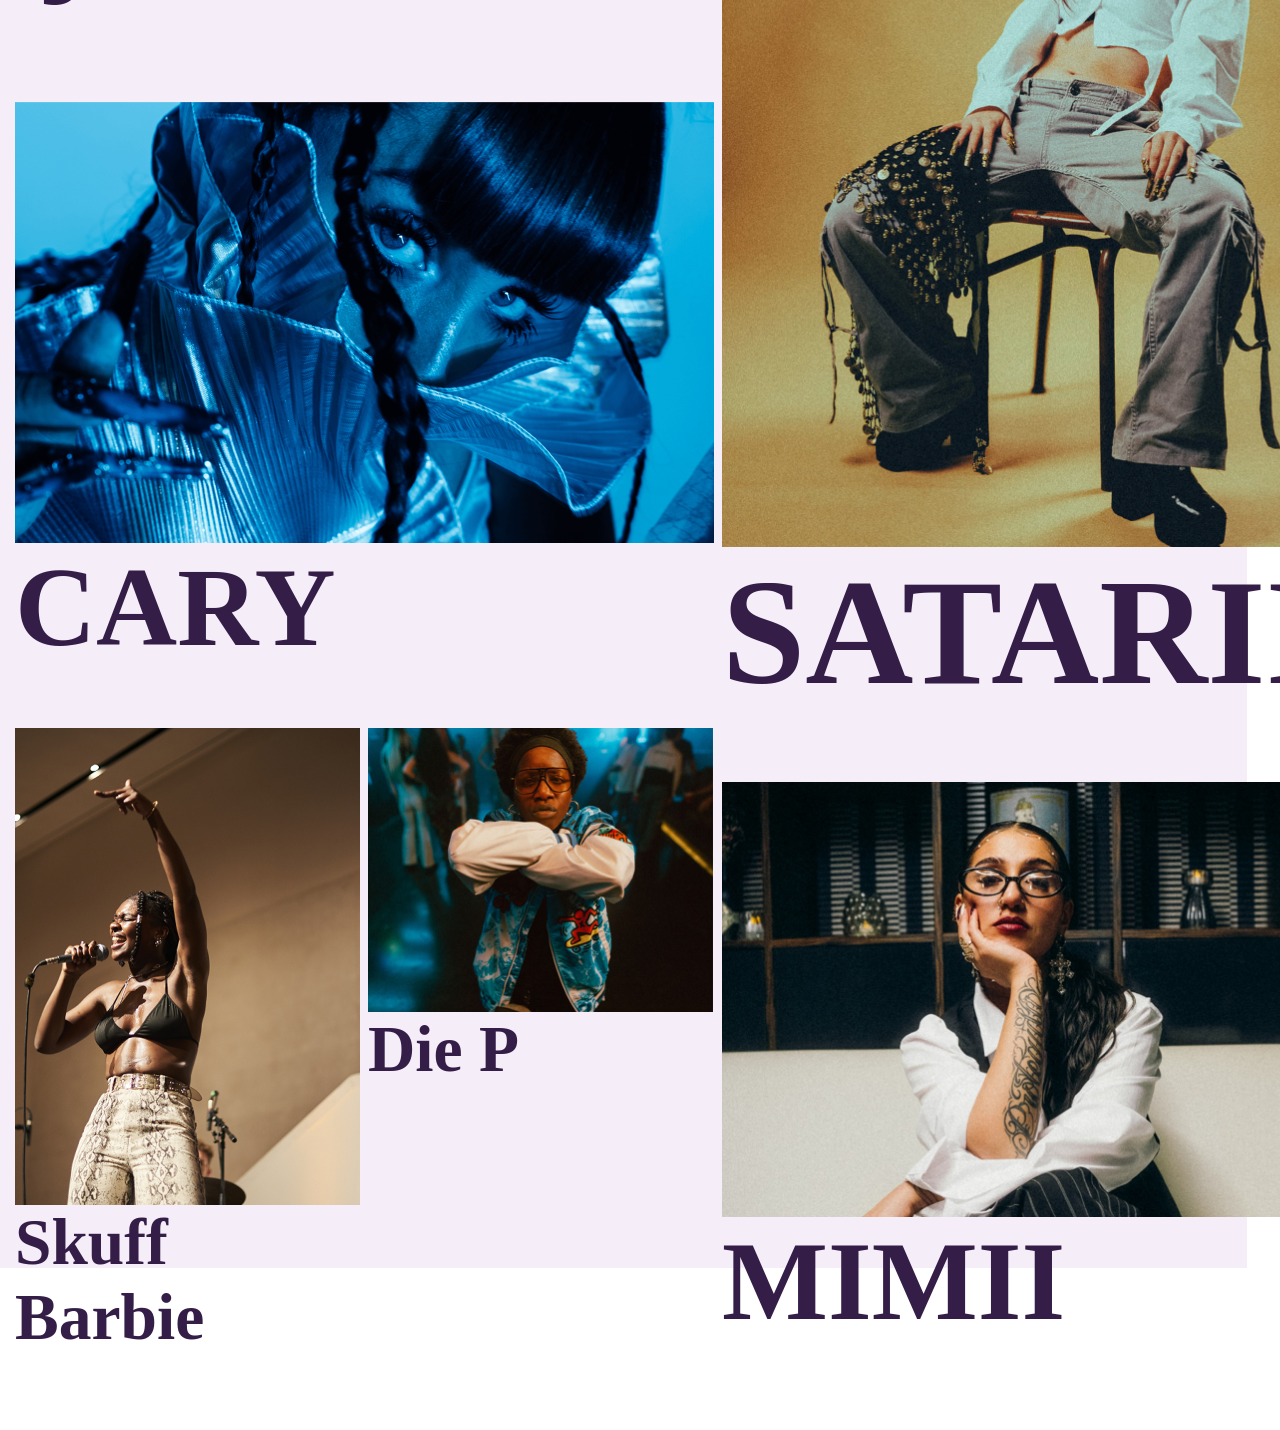
==== commit c3f85572: "lien avec image et padding du footer" ====
--- a/src/index.html
+++ b/src/index.html
@@ -24,8 +24,10 @@
         <div class="artistes">
           <div class="left">
             <div class="jolle">
-              <img src="img/jolle.png" alt="" />
-              <a href="artiste.html">jolle</a>
+              <a href="artiste.html"
+                ><img src="img/jolle.png" alt="" />
+                <div class="lien-nom">jolle</div>
+              </a>
             </div>
             <div class="cary">
               <img src="img/cary.png" alt="" />
--- a/src/css/main.css
+++ b/src/css/main.css
@@ -134,9 +134,8 @@
 .artistes {
   display: flex;
   gap: 8px;
-  justify-content: space-between;
+  justify-content: space-evenly;
   margin-left: 15px;
-  position: relative;
 }
 
 .content h3,
@@ -148,10 +147,8 @@
   text-decoration: none;
 }
 
-.jolle a,
-.satarii {
-  font-size: 128px;
-  margin: 0px 0px 64px 0px;
+.jolle a img {
+  width: 699px;
 }
 
 .cary,
@@ -163,11 +160,18 @@
 
 .satarii {
   text-transform: uppercase;
-}
-
-.jolle a {
+  font-size: 128px;
+  margin: 0px 0px 64px 0px;
+}
+
+.jolle a .lien-nom {
+  margin-bottom: 89px;
   padding-left: 30px;
-  margin-bottom: 89px;
+  font-size: 128px;
+}
+
+.jolle {
+  position: relative;
 }
 
 .background {
@@ -175,7 +179,7 @@
   width: 100%;
   height: 100%;
   z-index: -1;
-  top: 145%;
+  top: 130%;
 }
 
 .contact .icons {
@@ -214,15 +218,14 @@
 }
 
 footer {
-  padding: 56px 0px 128px 0px;
-
   background-color: #341e47;
   display: flex;
-  justify-content: space-evenly;
+  justify-content: space-between;
   font-family: Helvetica;
   font-size: 16px;
   font-weight: 200;
   text-transform: uppercase;
+  padding: 56px 100px 128px 100px;
 }
 
 footer p {
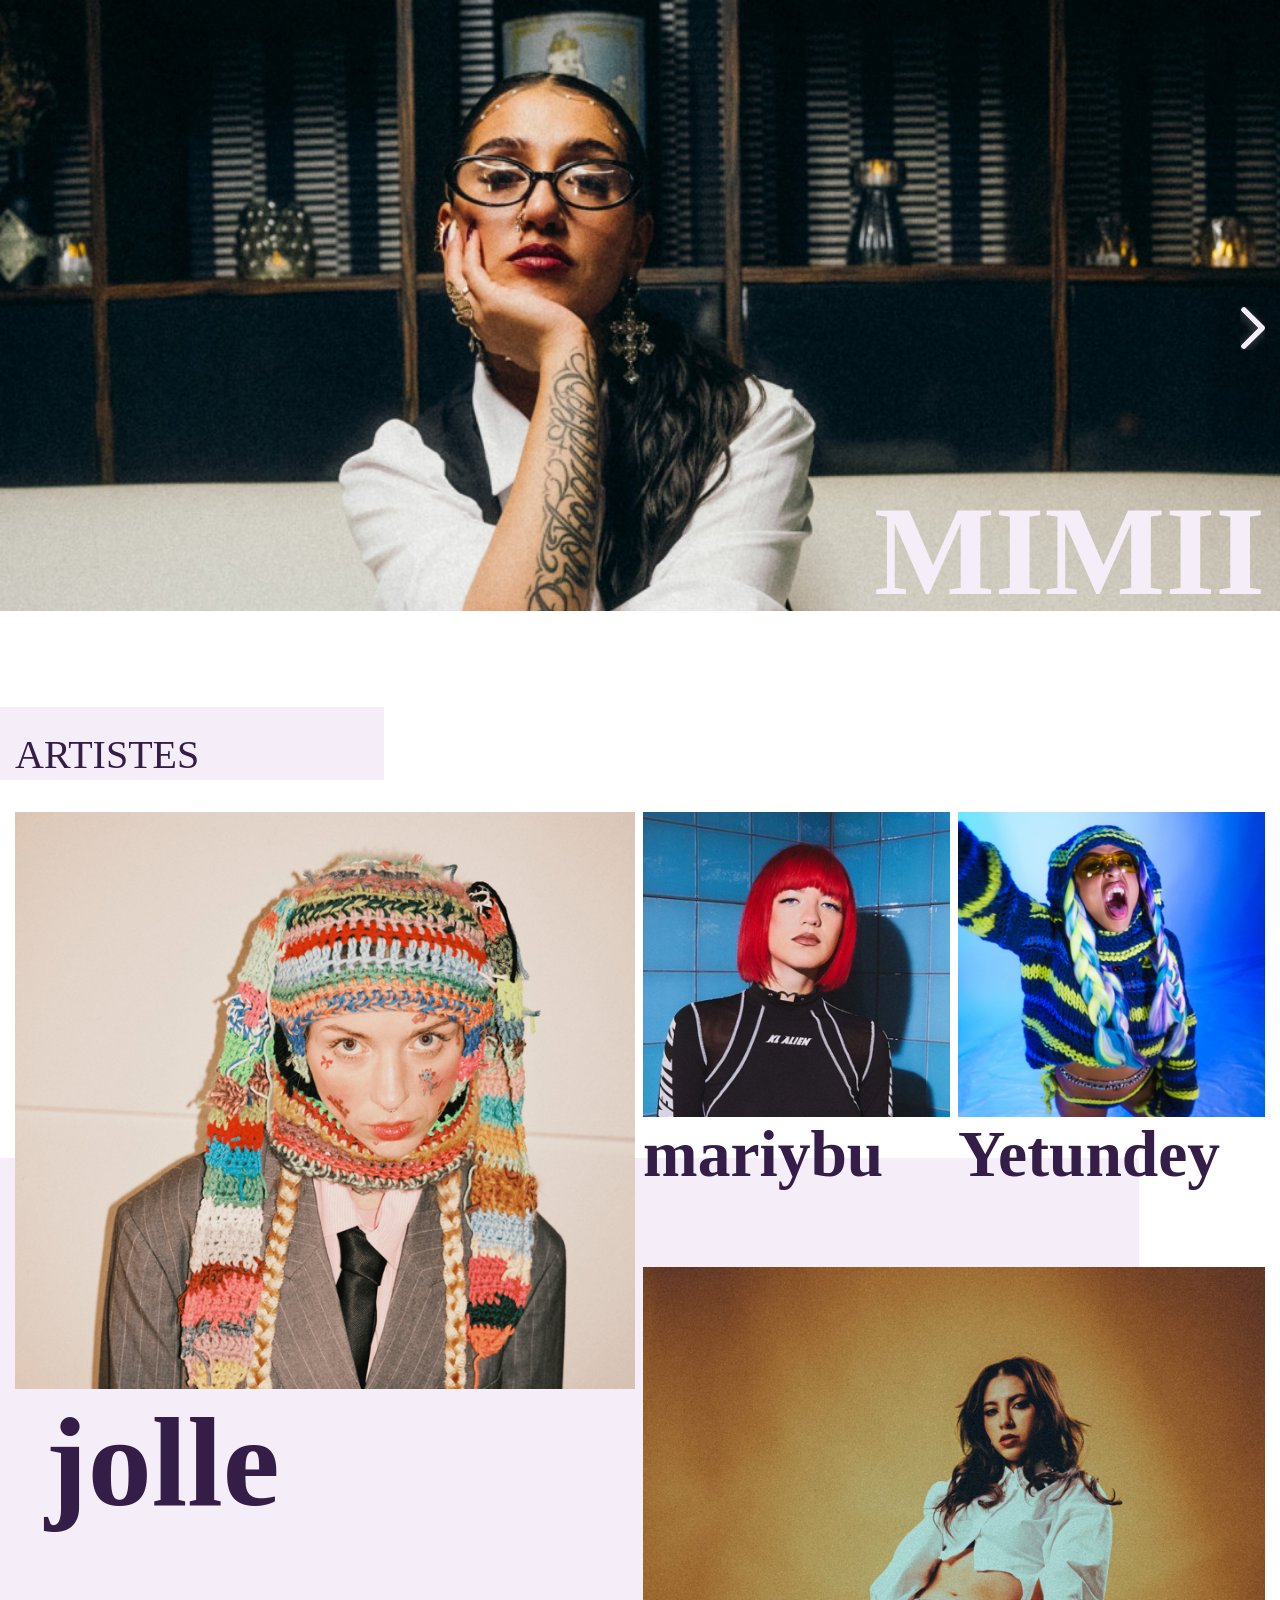
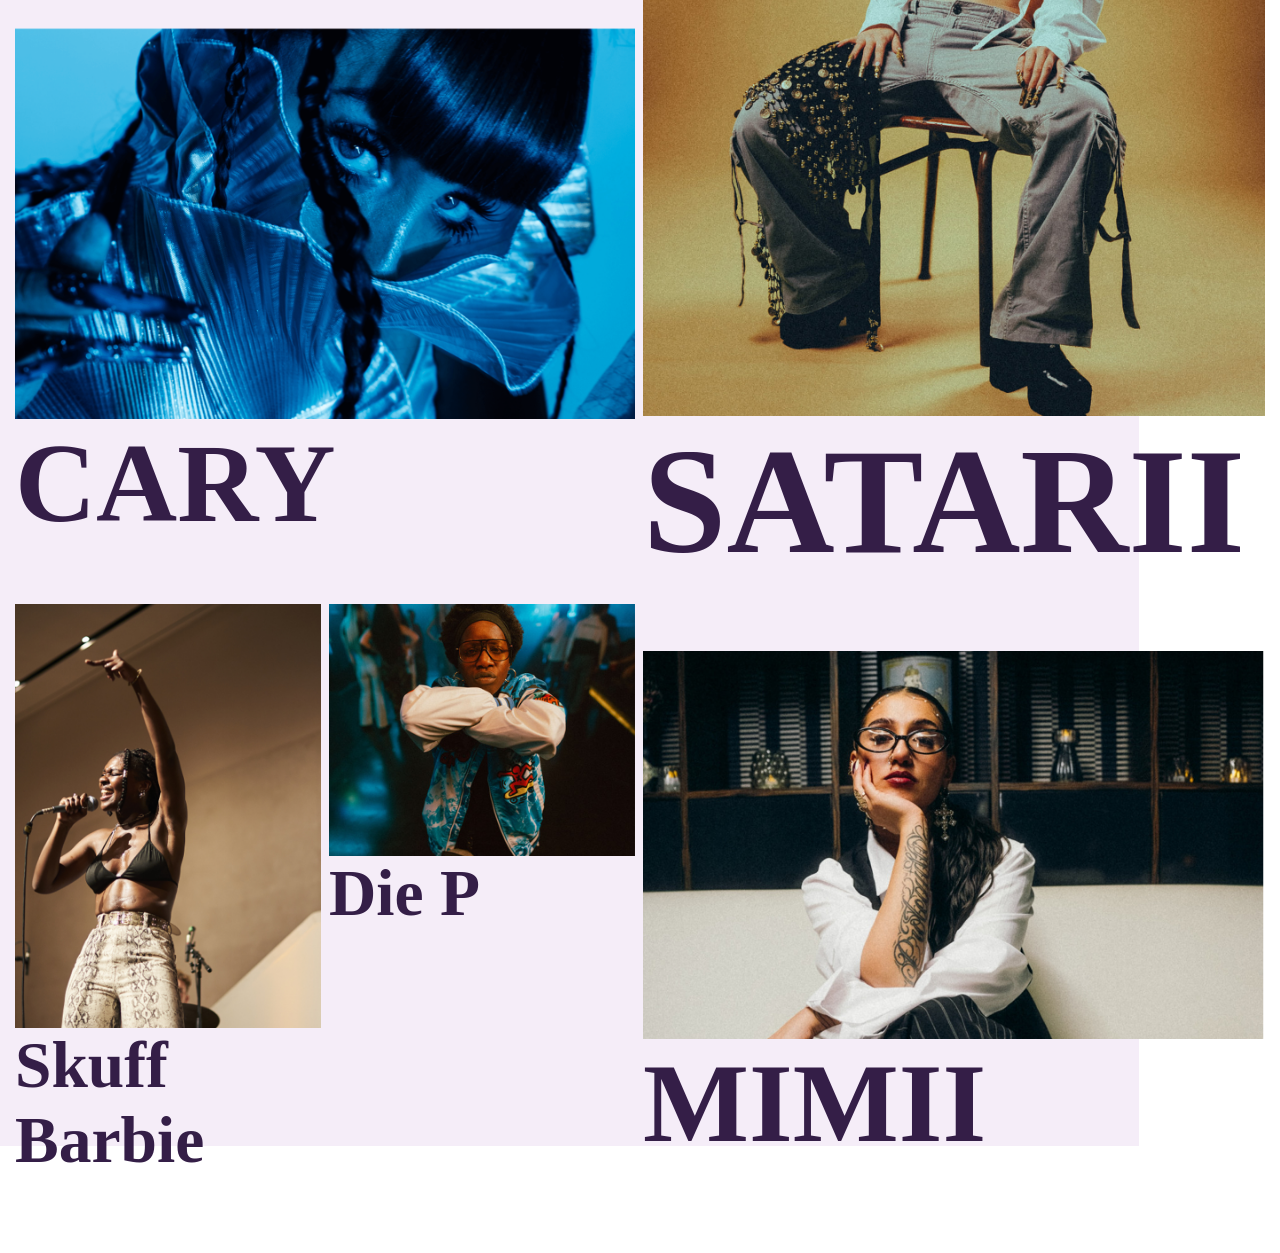
==== commit 2429d63f: "images responsive" ====
--- a/src/index.html
+++ b/src/index.html
@@ -18,9 +18,9 @@
     </div>
 
     <main>
-      <div class="content">
+      <div class="content bg-square-container">
         <h2>artistes</h2>
-        <div class="background"><img src="img/background-2.png" alt="" /></div>
+        <div class="bg-square-violet"></div>
         <div class="artistes">
           <div class="left">
             <div class="jolle">
--- a/src/css/main.css
+++ b/src/css/main.css
@@ -101,6 +101,18 @@
   padding: 24px 32px 2px 15px;
   width: 384px;
   background-color: var(--Colors-violet-light, #f5edf8);
+}
+
+.jolle a img,
+.cary img,
+.skuff img,
+.diep img,
+.mariybu img,
+.yetundey img,
+.satarii img,
+.mimii img {
+  width: 100%;
+  height: auto;
 }
 
 .jolle,
@@ -113,14 +125,14 @@
 .mimii {
   display: flex;
   flex-direction: column;
-  max-width: 699px;
+  width: 100%;
 }
 
 .skuff,
 .diep,
 .mariybu,
 .yetundey {
-  max-width: 345px;
+  max-width: 100%;
   font-size: 56px;
   margin: 0px 0px 75px 0px;
 }
@@ -134,7 +146,7 @@
 .artistes {
   display: flex;
   gap: 8px;
-  justify-content: space-evenly;
+  justify-content: center;
   margin-left: 15px;
 }
 
@@ -148,7 +160,7 @@
 }
 
 .jolle a img {
-  width: 699px;
+  max-width: 100%;
 }
 
 .cary,
@@ -174,12 +186,18 @@
   position: relative;
 }
 
-.background {
+.bg-square-container {
+  position: relative;
+}
+
+.bg-square-violet {
   position: absolute;
-  width: 100%;
-  height: 100%;
+  background-color: hsla(284, 44%, 95%, 1);
+  top: 21%;
+  left: 0;
+  right: 10%;
+  bottom: 5%;
   z-index: -1;
-  top: 130%;
 }
 
 .contact .icons {
@@ -451,13 +469,24 @@
 .artiste-pv {
   display: flex;
   flex-direction: column;
-  width: 346px;
+  max-width: 100%;
 }
 
 .pv-artistes {
-  display: flex;
+  display: grid;
+  grid-template-columns: 1fr 1fr 1fr 1fr;
   gap: 8px;
-  margin: 0px 15px;
+  justify-content: center;
+  padding: 0px 15px;
+}
+
+.pv-artistes img {
+  width: 100%;
+  height: auto;
+}
+
+.pv-artistes {
+  width: 100%;
 }
 
 .pour-vous {
@@ -472,17 +501,13 @@
   color: var(--Colors-violet-dark, #341e47);
   font-family: "Void Trial";
   font-size: 30px;
-  font-style: normal;
   font-weight: 400;
-  line-height: normal;
 }
 
 .pv {
   color: var(--Colors-violet-dark, #341e47);
   font-family: "Antique Legacy Trial";
   font-size: var(--Spaces-48, 48px);
-  font-style: normal;
   font-weight: 600;
-  line-height: normal;
   margin: 0px 15px;
 }
